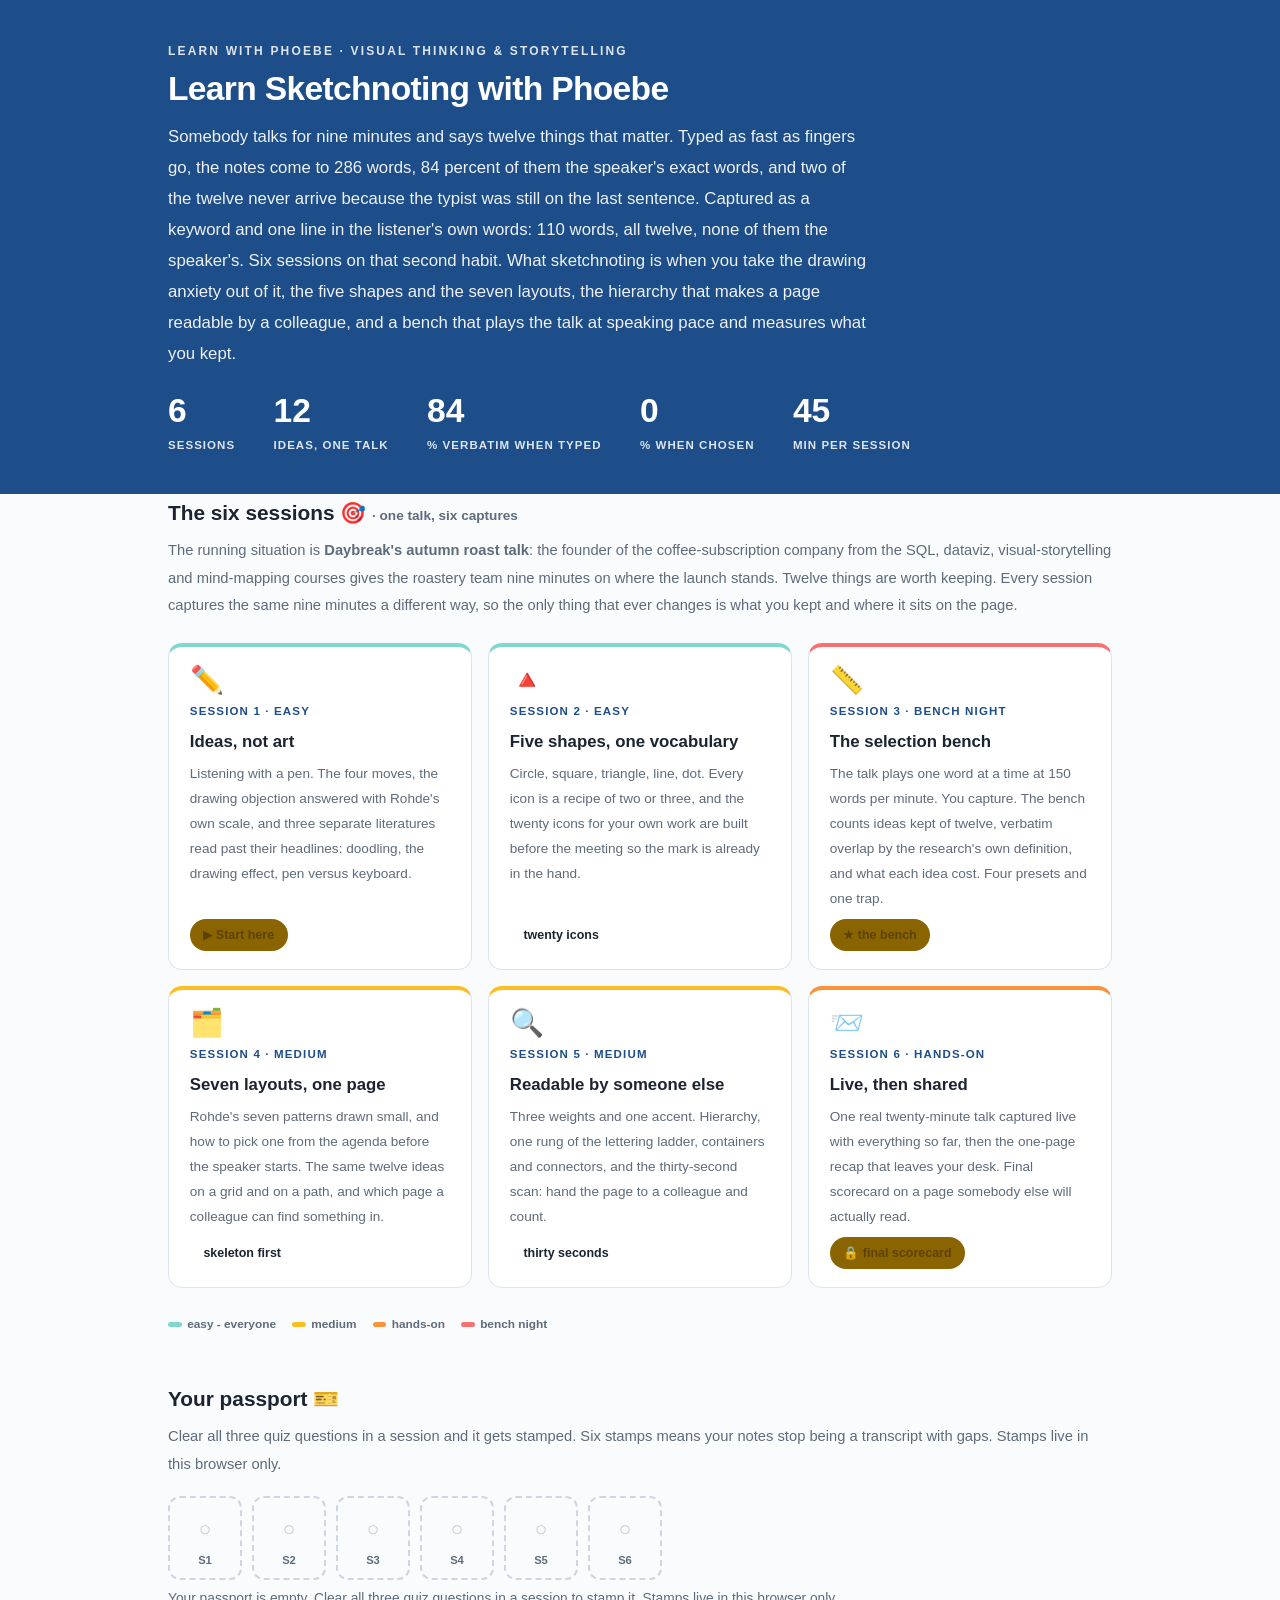
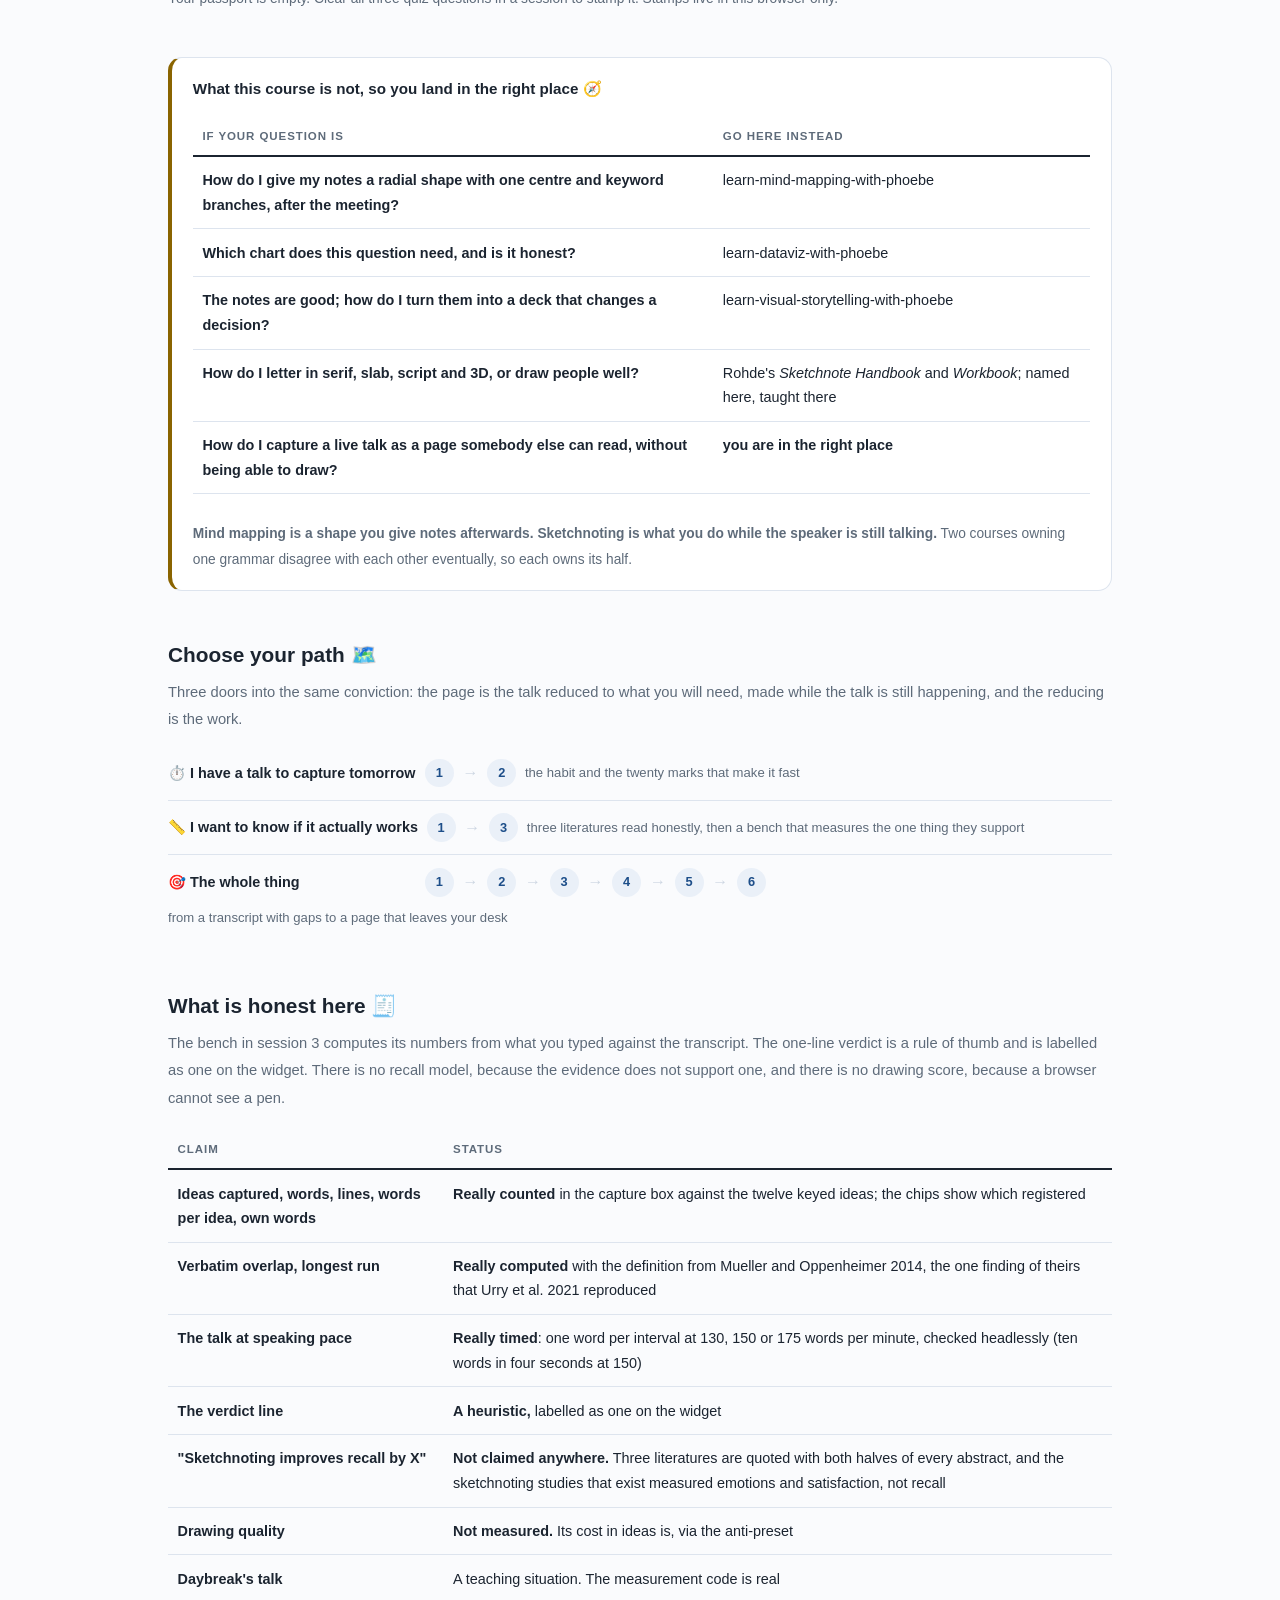
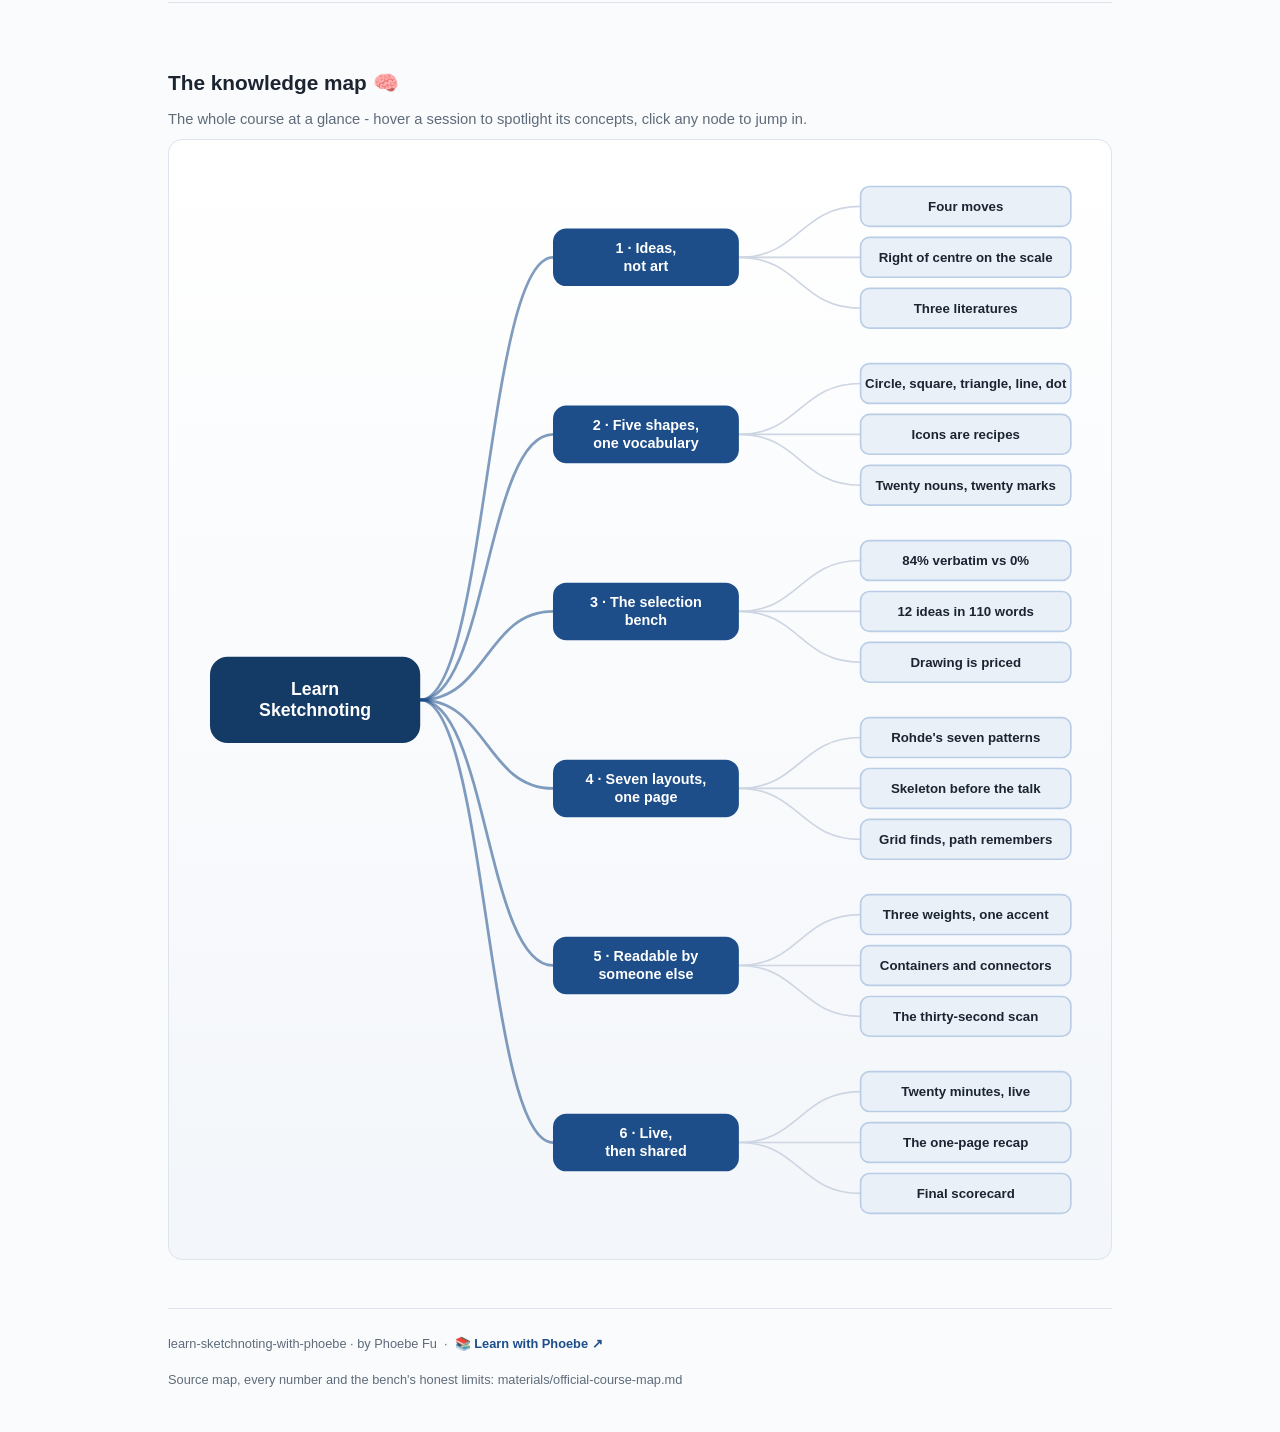
==== index.html @ 29cd0e21 "Learn Sketchnoting with Phoebe: six sessions, the selection bench, source map Single-track, six 45-m" ====
<!DOCTYPE html>
<html lang="en">
<head>
<meta charset="UTF-8">
<meta name="viewport" content="width=device-width, initial-scale=1.0">
<!-- social:start -->
<meta name="description" content="Six sessions on listening with a pen: five shapes, seven layouts, the hierarchy that makes a page readable by somebody else, the evidence read honestly, and a bench that plays a real talk at speaking pace and measures what you kept. Free, by Phoebe Fu.">
<meta property="og:type" content="website">
<meta property="og:site_name" content="Learn with Phoebe">
<meta property="og:title" content="Learn Sketchnoting with Phoebe">
<meta property="og:description" content="Typing everything kept 10 of 12 ideas in 286 words, 84 percent of them the speaker's. Choosing kept 12 in 110, none of them. Six sessions on the choosing.">
<meta property="og:url" content="https://phoebefu6.github.io/learn-sketchnoting-with-phoebe/">
<meta property="og:image" content="https://phoebefu6.github.io/learn-sketchnoting-with-phoebe/assets/og-cover.png">
<meta property="og:image:width" content="1200">
<meta property="og:image:height" content="630">
<meta name="twitter:card" content="summary_large_image">
<meta name="twitter:title" content="Learn Sketchnoting with Phoebe">
<meta name="twitter:description" content="Six sessions on listening with a pen, with a bench that plays a real talk and measures what survived.">
<meta name="twitter:image" content="https://phoebefu6.github.io/learn-sketchnoting-with-phoebe/assets/og-cover.png">
<!-- social:end -->
<title>Learn Sketchnoting with Phoebe</title>
<link rel="stylesheet" href="assets/style.css?v=1">
<style>

  .stats-row { display: flex; gap: 2.4rem; margin-top: 1.5rem; flex-wrap: wrap; }
  .stat b { display: block; font-size: 2.1rem; font-weight: 800; line-height: 1.05; font-variant-numeric: tabular-nums; }
  .stat span { font-size: .72rem; opacity: .85; text-transform: uppercase; letter-spacing: .09em; font-weight: 600; }

  .course-grid { display: grid; grid-template-columns: repeat(auto-fit, minmax(17rem, 1fr)); gap: 1rem; margin-top: 1.5rem; }
  .course-card {
    border: 1px solid var(--hairline);
    border-top: 4px solid var(--diff, var(--indigo));
    border-radius: var(--radius);
    padding: 1.2rem 1.3rem 1.1rem;
    display: flex;
    flex-direction: column;
    gap: .5rem;
    text-decoration: none;
    color: var(--ink);
    background: #fff;
    transition: box-shadow .15s ease, border-color .15s ease, transform .15s ease;
    position: relative;
  }
  .course-card:hover { border-color: var(--indigo-soft); border-top-color: var(--diff, var(--indigo)); box-shadow: 0 8px 28px rgba(29,78,137,.14); transform: translateY(-3px); }
  .course-card .cicon { font-size: 1.7rem; line-height: 1; }
  .course-card .cnum { font-size: .72rem; font-weight: 700; color: var(--indigo); text-transform: uppercase; letter-spacing: .1em; }
  .course-card h3 { font-size: 1.05rem; font-weight: 800; line-height: 1.3; }
  .course-card p { font-size: .85rem; color: var(--muted); flex: 1; }
  .course-card .meta { display: flex; gap: .4rem; flex-wrap: wrap; }

  .diff-legend { display: flex; gap: 1rem; margin-top: 1.6rem; font-size: .74rem; color: var(--muted); font-weight: 600; flex-wrap: wrap; }
  .diff-legend i { display: inline-block; width: .85rem; height: .35rem; border-radius: 999px; margin-right: .35rem; vertical-align: middle; }

  .paths { margin-top: 2.6rem; }
  .paths h2 { font-size: 1.3rem; font-weight: 800; margin-bottom: .3rem; }
  .paths .plede { color: var(--muted); font-size: .92rem; margin-bottom: .8rem; }
  .path { display: flex; gap: .55rem; align-items: center; padding: .75rem 0; border-bottom: .5px solid var(--hairline); flex-wrap: wrap; }
  .path:last-child { border-bottom: none; }
  .path b { min-width: 15.5rem; font-size: .9rem; }
  .path .pstep { background: var(--indigo-50); color: var(--indigo); border-radius: 999px; padding: .16rem .68rem; font-weight: 700; font-size: .8rem; text-decoration: none; transition: all .12s ease; }
  .path .pstep:hover { background: var(--indigo); color: #fff; }
  .path .parr { color: var(--faint); font-weight: 700; }

  .mm-section { margin-top: 1.6rem; }
  .mm-section h2 { font-size: 1.3rem; font-weight: 800; margin-bottom: .2rem; }
  .mm-section .mm-lede { color: var(--muted); font-size: .92rem; margin-bottom: .4rem; }
  .mm-wrap { border: 1px solid var(--hairline); border-radius: var(--radius); background: linear-gradient(180deg,#fff,#F3F6FA); padding: .6rem; overflow-x: auto; }
  .mm-svg { width: 100%; height: auto; display: block; max-width: 60rem; margin: 0 auto; min-width: 34rem; }
  .mm-link { cursor: pointer; text-decoration: none; }
  .mm-node rect { transition: opacity .15s ease, filter .15s ease; }
  .mm-node text { pointer-events: none; }
  .mm-link:hover .mm-node rect { filter: brightness(1.06); }
  .mm-edge { transition: opacity .15s ease; }

  .not-this { border: 1px solid var(--hairline); border-left: 4px solid var(--amber); border-radius: var(--radius); background: #fff; padding: 1.1rem 1.3rem; margin-top: 1.2rem; }
  .not-this h3 { font-size: .95rem; font-weight: 800; margin-bottom: .5rem; }
</style>
</head>
<body>

<header class="masthead">
  <div class="wrap">
    <div class="eyebrow">Learn with Phoebe · Visual Thinking &amp; Storytelling</div>
    <h1>Learn <span class="accent">Sketchnoting</span> with Phoebe</h1>
    <p class="sub">Somebody talks for nine minutes and says twelve things that matter. Typed as fast as fingers go, the notes come to 286 words, 84 percent of them the speaker's exact words, and two of the twelve never arrive because the typist was still on the last sentence. Captured as a keyword and one line in the listener's own words: 110 words, all twelve, none of them the speaker's. Six sessions on that second habit. What sketchnoting is when you take the drawing anxiety out of it, the five shapes and the seven layouts, the hierarchy that makes a page readable by a colleague, and a bench that plays the talk at speaking pace and measures what you kept.</p>
    <div class="stats-row">
      <div class="stat"><b data-count="6">6</b><span>sessions</span></div>
      <div class="stat"><b data-count="12">12</b><span>ideas, one talk</span></div>
      <div class="stat"><b data-count="84">84</b><span>% verbatim when typed</span></div>
      <div class="stat"><b data-count="0">0</b><span>% when chosen</span></div>
      <div class="stat"><b data-count="45">45</b><span>min per session</span></div>
    </div>
  </div>
</header>

<main class="wrap">

  <section class="section">
    <div class="paths" style="margin-top:0">
      <h2>The six sessions 🎯 <span style="font-size:.85rem;font-weight:600;color:var(--muted)">· one talk, six captures</span></h2>
      <p class="plede">The running situation is <strong>Daybreak's autumn roast talk</strong>: the founder of the coffee-subscription company from the SQL, dataviz, visual-storytelling and mind-mapping courses gives the roastery team nine minutes on where the launch stands. Twelve things are worth keeping. Every session captures the same nine minutes a different way, so the only thing that ever changes is what you kept and where it sits on the page.</p>
    </div>

    <div class="course-grid">
      <a class="course-card" href="courses/01-ideas-not-art.html" style="--diff:#7FD8CB">
        <span class="cicon">✏️</span>
        <span class="cnum">Session 1 · easy</span>
        <h3>Ideas, not art</h3>
        <p>Listening with a pen. The four moves, the drawing objection answered with Rohde's own scale, and three separate literatures read past their headlines: doodling, the drawing effect, pen versus keyboard.</p>
        <span class="meta"><span class="pill amber">▶ Start here</span></span>
      </a>
      <a class="course-card" href="courses/02-five-shapes-one-vocabulary.html" style="--diff:#7FD8CB">
        <span class="cicon">🔺</span>
        <span class="cnum">Session 2 · easy</span>
        <h3>Five shapes, one vocabulary</h3>
        <p>Circle, square, triangle, line, dot. Every icon is a recipe of two or three, and the twenty icons for your own work are built before the meeting so the mark is already in the hand.</p>
        <span class="meta"><span class="pill">twenty icons</span></span>
      </a>
      <a class="course-card" href="courses/03-the-selection-bench.html" style="--diff:#F87171">
        <span class="cicon">📏</span>
        <span class="cnum">Session 3 · bench night</span>
        <h3>The selection bench</h3>
        <p>The talk plays one word at a time at 150 words per minute. You capture. The bench counts ideas kept of twelve, verbatim overlap by the research's own definition, and what each idea cost. Four presets and one trap.</p>
        <span class="meta"><span class="pill amber">★ the bench</span></span>
      </a>
      <a class="course-card" href="courses/04-seven-layouts-one-page.html" style="--diff:#FBBF24">
        <span class="cicon">🗂️</span>
        <span class="cnum">Session 4 · medium</span>
        <h3>Seven layouts, one page</h3>
        <p>Rohde's seven patterns drawn small, and how to pick one from the agenda before the speaker starts. The same twelve ideas on a grid and on a path, and which page a colleague can find something in.</p>
        <span class="meta"><span class="pill">skeleton first</span></span>
      </a>
      <a class="course-card" href="courses/05-readable-by-someone-else.html" style="--diff:#FBBF24">
        <span class="cicon">🔍</span>
        <span class="cnum">Session 5 · medium</span>
        <h3>Readable by someone else</h3>
        <p>Three weights and one accent. Hierarchy, one rung of the lettering ladder, containers and connectors, and the thirty-second scan: hand the page to a colleague and count.</p>
        <span class="meta"><span class="pill">thirty seconds</span></span>
      </a>
      <a class="course-card" href="courses/06-live-then-shared.html" style="--diff:#FB923C">
        <span class="cicon">📨</span>
        <span class="cnum">Session 6 · hands-on</span>
        <h3>Live, then shared</h3>
        <p>One real twenty-minute talk captured live with everything so far, then the one-page recap that leaves your desk. Final scorecard on a page somebody else will actually read.</p>
        <span class="meta"><span class="pill amber">🔒 final scorecard</span></span>
      </a>
    </div>

    <div class="diff-legend">
      <span><i style="background:#7FD8CB"></i>easy - everyone</span>
      <span><i style="background:#FBBF24"></i>medium</span>
      <span><i style="background:#FB923C"></i>hands-on</span>
      <span><i style="background:#F87171"></i>bench night</span>
    </div>
  </section>

  <section class="section">
    <div class="paths" style="margin-top:0">
      <h2>Your passport 🎫</h2>
      <p class="plede">Clear all three quiz questions in a session and it gets stamped. Six stamps means your notes stop being a transcript with gaps. Stamps live in this browser only.</p>
    </div>
    <div class="pp-strip"></div>
  </section>

  <section class="section">
    <div class="not-this">
      <h3>What this course is not, so you land in the right place 🧭</h3>
      <table class="clean">
        <tr><th>If your question is</th><th>Go here instead</th></tr>
        <tr><td>How do I give my notes a radial shape with one centre and keyword branches, after the meeting?</td><td><span class="mono">learn-mind-mapping-with-phoebe</span></td></tr>
        <tr><td>Which chart does this question need, and is it honest?</td><td><span class="mono">learn-dataviz-with-phoebe</span></td></tr>
        <tr><td>The notes are good; how do I turn them into a deck that changes a decision?</td><td><span class="mono">learn-visual-storytelling-with-phoebe</span></td></tr>
        <tr><td>How do I letter in serif, slab, script and 3D, or draw people well?</td><td>Rohde's <em>Sketchnote Handbook</em> and <em>Workbook</em>; named here, taught there</td></tr>
        <tr><td><strong>How do I capture a live talk as a page somebody else can read, without being able to draw?</strong></td><td><strong>you are in the right place</strong></td></tr>
      </table>
      <p style="margin-top:.7rem;font-size:.86rem;color:var(--muted)"><strong>Mind mapping is a shape you give notes afterwards. Sketchnoting is what you do while the speaker is still talking.</strong> Two courses owning one grammar disagree with each other eventually, so each owns its half.</p>
    </div>
  </section>

  <section class="section">
    <div class="paths">
      <h2>Choose your path 🗺️</h2>
      <p class="plede">Three doors into the same conviction: the page is the talk reduced to what you will need, made while the talk is still happening, and the reducing is the work.</p>
      <div class="path"><b>⏱️ I have a talk to capture tomorrow</b>
        <a class="pstep" href="courses/01-ideas-not-art.html">1</a><span class="parr">→</span>
        <a class="pstep" href="courses/02-five-shapes-one-vocabulary.html">2</a>
        <span style="font-size:.82rem;color:var(--muted)">the habit and the twenty marks that make it fast</span>
      </div>
      <div class="path"><b>📏 I want to know if it actually works</b>
        <a class="pstep" href="courses/01-ideas-not-art.html">1</a><span class="parr">→</span>
        <a class="pstep" href="courses/03-the-selection-bench.html">3</a>
        <span style="font-size:.82rem;color:var(--muted)">three literatures read honestly, then a bench that measures the one thing they support</span>
      </div>
      <div class="path"><b>🎯 The whole thing</b>
        <a class="pstep" href="courses/01-ideas-not-art.html">1</a><span class="parr">→</span>
        <a class="pstep" href="courses/02-five-shapes-one-vocabulary.html">2</a><span class="parr">→</span>
        <a class="pstep" href="courses/03-the-selection-bench.html">3</a><span class="parr">→</span>
        <a class="pstep" href="courses/04-seven-layouts-one-page.html">4</a><span class="parr">→</span>
        <a class="pstep" href="courses/05-readable-by-someone-else.html">5</a><span class="parr">→</span>
        <a class="pstep" href="courses/06-live-then-shared.html">6</a>
        <span style="font-size:.82rem;color:var(--muted)">from a transcript with gaps to a page that leaves your desk</span>
      </div>
    </div>
  </section>

  <section class="section">
    <div class="paths" style="margin-top:0">
      <h2>What is honest here 🧾</h2>
      <p class="plede">The bench in session 3 computes its numbers from what you typed against the transcript. The one-line verdict is a rule of thumb and is labelled as one on the widget. There is no recall model, because the evidence does not support one, and there is no drawing score, because a browser cannot see a pen.</p>
    </div>
    <table class="clean">
      <tr><th>Claim</th><th>Status</th></tr>
      <tr><td>Ideas captured, words, lines, words per idea, own words</td><td><strong>Really counted</strong> in the capture box against the twelve keyed ideas; the chips show which registered</td></tr>
      <tr><td>Verbatim overlap, longest run</td><td><strong>Really computed</strong> with the definition from Mueller and Oppenheimer 2014, the one finding of theirs that Urry et al. 2021 reproduced</td></tr>
      <tr><td>The talk at speaking pace</td><td><strong>Really timed</strong>: one word per interval at 130, 150 or 175 words per minute, checked headlessly (ten words in four seconds at 150)</td></tr>
      <tr><td>The verdict line</td><td><strong>A heuristic,</strong> labelled as one on the widget</td></tr>
      <tr><td>"Sketchnoting improves recall by X"</td><td><strong>Not claimed anywhere.</strong> Three literatures are quoted with both halves of every abstract, and the sketchnoting studies that exist measured emotions and satisfaction, not recall</td></tr>
      <tr><td>Drawing quality</td><td><strong>Not measured.</strong> Its cost in ideas is, via the anti-preset</td></tr>
      <tr><td>Daybreak's talk</td><td>A teaching situation. The measurement code is real</td></tr>
    </table>
  </section>

  <section class="section mm-section">
    <h2>The knowledge map 🧠</h2>
    <p class="mm-lede">The whole course at a glance - hover a session to spotlight its concepts, click any node to jump in.</p>
    <div class="mm-wrap"><div id="mindmap"></div></div>
  </section>

  <footer class="pagefoot">
    <span>learn-sketchnoting-with-phoebe · by Phoebe Fu &nbsp;·&nbsp; 📚 <a href="https://phoebefu6.github.io/learn-with-phoebe/">Learn with Phoebe ↗</a></span>
    <span>Source map, every number and the bench's honest limits: <span class="mono">materials/official-course-map.md</span></span>
  </footer>

</main>

<script>
window.MINDMAP_DATA = {
  title: "Learn\nSketchnoting",
  centerColor: "#143A66",
  sessions: [
    { label: "Ideas,\nnot art", href: "courses/01-ideas-not-art.html", color: "#7FD8CB",
      concepts: [
        { label: "Four moves", href: "courses/01-ideas-not-art.html" },
        { label: "Right of centre on the scale", href: "courses/01-ideas-not-art.html" },
        { label: "Three literatures", href: "courses/01-ideas-not-art.html" } ] },
    { label: "Five shapes,\none vocabulary", href: "courses/02-five-shapes-one-vocabulary.html", color: "#7FD8CB",
      concepts: [
        { label: "Circle, square, triangle, line, dot", href: "courses/02-five-shapes-one-vocabulary.html" },
        { label: "Icons are recipes", href: "courses/02-five-shapes-one-vocabulary.html" },
        { label: "Twenty nouns, twenty marks", href: "courses/02-five-shapes-one-vocabulary.html" } ] },
    { label: "The selection\nbench", href: "courses/03-the-selection-bench.html", color: "#F87171",
      concepts: [
        { label: "84% verbatim vs 0%", href: "courses/03-the-selection-bench.html" },
        { label: "12 ideas in 110 words", href: "courses/03-the-selection-bench.html" },
        { label: "Drawing is priced", href: "courses/03-the-selection-bench.html" } ] },
    { label: "Seven layouts,\none page", href: "courses/04-seven-layouts-one-page.html", color: "#FBBF24",
      concepts: [
        { label: "Rohde's seven patterns", href: "courses/04-seven-layouts-one-page.html" },
        { label: "Skeleton before the talk", href: "courses/04-seven-layouts-one-page.html" },
        { label: "Grid finds, path remembers", href: "courses/04-seven-layouts-one-page.html" } ] },
    { label: "Readable by\nsomeone else", href: "courses/05-readable-by-someone-else.html", color: "#FBBF24",
      concepts: [
        { label: "Three weights, one accent", href: "courses/05-readable-by-someone-else.html" },
        { label: "Containers and connectors", href: "courses/05-readable-by-someone-else.html" },
        { label: "The thirty-second scan", href: "courses/05-readable-by-someone-else.html" } ] },
    { label: "Live,\nthen shared", href: "courses/06-live-then-shared.html", color: "#FB923C",
      concepts: [
        { label: "Twenty minutes, live", href: "courses/06-live-then-shared.html" },
        { label: "The one-page recap", href: "courses/06-live-then-shared.html" },
        { label: "Final scorecard", href: "courses/06-live-then-shared.html" } ] }
  ]
};
</script>
<script src="assets/mindmap.js?v=1"></script>
<script src="assets/app.js?v=1"></script>
</body>
</html>
---- assets/style.css ----
/* learn-sketchnoting-with-phoebe - editorial bold design system
   Accent: spruce #1D4E89 · Ink deep spruce #143A66 · Flagship: burnt orange #8A6400
   (CSS var names still read --indigo/--amber; they hold spruce and burnt orange.)
   NOTE: this is the PAGE chrome. The bench palette inside map-live.js is separate. */

:root {
  --indigo: #1D4E89;
  --indigo-deep: #143A66;
  --indigo-mid: #2E63A6;
  --indigo-soft: #B9CDE6;
  --indigo-50: #EAF0F8;
  --ink: #1B2430;
  --muted: #5E6B7A;
  --faint: #CDD6E2;
  --hairline: #DDE4EE;
  --amber: #8A6400;
  --amber-ink: #5C4300;
  --amber-50: #FBF3DC;
  --paper: #FAFBFD;
  --code-bg: #111A26;
  --code-ink: #DDE4EE;
  --radius: 14px;
}

* { margin: 0; padding: 0; box-sizing: border-box; }

html { font-size: 16px; scroll-behavior: smooth; }
html.zoom-125 { font-size: 20px; }
html.zoom-150 { font-size: 24px; }

body {
  font-family: "Inter", -apple-system, BlinkMacSystemFont, "Segoe UI", Roboto, sans-serif;
  background: var(--paper);
  color: var(--ink);
  line-height: 1.85;
  font-feature-settings: "tnum";
}

.wrap { max-width: 62rem; margin: 0 auto; padding: 0 1.5rem; }

/* ---------- header band ---------- */
.masthead {
  background: var(--indigo);
  color: #fff;
  padding: 2.5rem 0 2.25rem;
}
.masthead .eyebrow {
  font-size: .75rem;
  letter-spacing: .18em;
  text-transform: uppercase;
  opacity: .85;
  font-weight: 600;
}
.masthead h1 {
  font-size: 2.1rem;
  line-height: 1.15;
  font-weight: 800;
  margin: .5rem 0 .75rem;
  letter-spacing: -.02em;
}
.masthead h1 .accent { color: inherit; }
.masthead .sub { font-size: 1.05rem; opacity: .92; max-width: 44rem; }

.chip-row { display: flex; flex-wrap: wrap; gap: .5rem; margin-top: 1.1rem; }
.chip {
  display: inline-flex;
  align-items: center;
  gap: .35rem;
  border-radius: 999px;
  padding: .25rem .8rem;
  font-size: .78rem;
  font-weight: 600;
  white-space: nowrap;
}
.chip.level { background: #fff; color: var(--indigo); }
.chip.audience { background: rgba(255,255,255,.16); color: #fff; border: 1px solid rgba(255,255,255,.35); }
.chip.time { background: var(--ink); color: #fff; font-variant-numeric: tabular-nums; }


/* ---------- agenda band ----------
   Recovered 2026-09-02. These six repos were scaffolded from a stylesheet that had
   lost this block, so .agenda rendered as run-on inline text ~700px tall inside the
   masthead. 87 of 93 repos carry it; these were the exception, and they were also the
   six the estate sweep could not see. See course-builder/references/field-notes.md.

   .a3 does NOT reuse the donor's `color: var(--amber-ink)`: that pair falls below
   4.5:1 against --amber in all six palettes, which is the same failure the sweep
   flags on the wellbeing courses. The literal below is the darkest tone of this
   repo's own amber-ink that clears 4.5:1, so the band stays bright. Recompute it if
   --amber changes. */
.agenda {
  display: flex;
  border-radius: 999px;
  overflow: hidden;
  margin: 1.4rem 0 0;
  font-size: .72rem;
  font-weight: 600;
  text-align: center;
  color: #fff;
}
.agenda span { padding: .45rem .3rem; white-space: nowrap; overflow: hidden; text-overflow: ellipsis; }
.agenda .a1 { background: var(--indigo-deep); }
.agenda .a2 { background: var(--indigo-mid); }
.agenda .a3 { background: var(--amber); color: #FFFFFF; }
.agenda .a4 { background: var(--indigo-soft); color: var(--ink); }

/* ---------- toolbar ---------- */
.toolbar {
  position: sticky;
  top: 0;
  z-index: 40;
  background: rgba(255,255,255,.94);
  backdrop-filter: blur(6px);
  border-bottom: 1px solid var(--hairline);
  padding: .55rem 0;
}
.toolbar .wrap { display: flex; align-items: center; gap: .6rem; }
.toolbar .crumb { font-size: .8rem; color: var(--muted); font-weight: 600; margin-right: auto; }
.toolbar .crumb a { color: var(--indigo); text-decoration: none; }
.btn {
  border: 1px solid var(--hairline);
  background: #fff;
  color: var(--ink);
  border-radius: 999px;
  padding: .35rem .9rem;
  font-size: .78rem;
  font-weight: 600;
  cursor: pointer;
  font-family: inherit;
  transition: all .15s ease;
}
.btn:hover { border-color: var(--indigo); color: var(--indigo); }
.btn.primary { background: var(--indigo); border-color: var(--indigo); color: #fff; }
.btn.primary:hover { background: var(--indigo-deep); }

/* ---------- sections ---------- */
main { padding: 2.5rem 0 4rem; }

.section { margin-bottom: 2.8rem; }
.section-kicker { margin-bottom: 1rem; }
.section-kicker .klabel {
  display: block;
  font-size: .72rem;
  text-transform: uppercase;
  letter-spacing: .1em;
  color: var(--indigo);
  font-weight: 700;
  margin-bottom: .35rem;
}
.section-kicker h2 {
  font-size: 1.45rem;
  font-weight: 800;
  letter-spacing: -.01em;
  display: flex;
  align-items: center;
  gap: .7rem;
  flex-wrap: wrap;
}
.section-kicker .tag {
  border-radius: 999px;
  padding: .18rem .7rem;
  font-size: .7rem;
  font-weight: 700;
  text-transform: uppercase;
  letter-spacing: .08em;
}
.tag.concept { background: var(--indigo-50); color: var(--indigo); }
.tag.demo { background: var(--amber-50); color: var(--amber-ink); }
.tag.exercise { background: var(--ink); color: #fff; }

.lede { color: var(--muted); max-width: 46rem; margin-bottom: 1.4rem; line-height: 1.8; }

/* live vs self-study markers on cards */
.mode {
  font-size: .64rem;
  font-weight: 700;
  text-transform: uppercase;
  letter-spacing: .07em;
  padding: .14rem .6rem;
  border-radius: 999px;
  flex: none;
}
.mode.live { background: var(--indigo); color: #fff; }
.mode.self { background: #fff; color: var(--muted); border: 1px solid var(--hairline); }

/* ---------- accordions ---------- */
details.card {
  border: 1px solid var(--hairline);
  border-radius: var(--radius);
  margin-bottom: .8rem;
  overflow: hidden;
  background: #fff;
}
details.card[open] { border-color: var(--indigo-soft); box-shadow: 0 8px 28px rgba(29,78,137,.08); }
details.card summary {
  list-style: none;
  cursor: pointer;
  padding: 1rem 1.25rem;
  display: flex;
  align-items: center;
  gap: .75rem;
  font-weight: 700;
  font-size: 1.02rem;
  user-select: none;
}
details.card summary::-webkit-details-marker { display: none; }
details.card summary .dot {
  width: .6rem; height: .6rem;
  border-radius: 999px;
  background: var(--indigo);
  flex: none;
}
details.card summary .mini { margin-left: auto; font-size: .72rem; color: var(--muted); font-weight: 600; white-space: nowrap; }
details.card summary .caret { transition: transform .2s ease; color: var(--indigo); font-size: .8rem; }
details.card[open] summary .caret { transform: rotate(90deg); }
details.card .body { padding: 0 1.25rem 1.4rem; border-top: 1px solid var(--hairline); padding-top: 1.15rem; }
details.card .body p { margin-bottom: 1.05rem; max-width: 48rem; }
details.card .body p:last-child { margin-bottom: 0; }
details.card .body ul, details.card .body ol { margin: 0 0 1.1rem 1.2rem; max-width: 47rem; }
details.card .body li { margin-bottom: .65rem; }
details.card .body h4 { font-size: .95rem; font-weight: 700; margin: 1.1rem 0 .45rem; }
details.card .body h4:first-child { margin-top: 0; }

/* ---------- pills & legends ---------- */
.legend { display: flex; flex-wrap: wrap; gap: .5rem; margin: 0 0 1.2rem; }
.pill {
  display: inline-flex;
  align-items: center;
  gap: .4rem;
  border-radius: 999px;
  padding: .28rem .85rem;
  font-size: .78rem;
  font-weight: 600;
}
.pill.solid { background: var(--indigo); color: #fff; }
.pill.light { background: var(--indigo-50); color: var(--indigo); }
.pill.inkpill { background: var(--ink); color: #fff; }
.pill.amber, .pill.peach { background: var(--amber); color: var(--amber-ink); }
.pill.bare { color: var(--faint); }

/* ---------- 4D grid ---------- */
.grid-2 { display: grid; grid-template-columns: repeat(auto-fit, minmax(15rem, 1fr)); gap: .8rem; margin: .5rem 0 1rem; }
.d-card {
  border: 1px solid var(--hairline);
  border-left: 4px solid var(--indigo);
  border-radius: 10px;
  padding: 1rem 1.1rem;
}
.d-card h4 { font-size: .95rem; margin-bottom: .3rem; }
.d-card h4 .lead-letter { color: var(--indigo); }
.d-card p { font-size: .86rem; color: var(--muted); margin: 0; }

/* ---------- tables ---------- */
table.clean { width: 100%; border-collapse: collapse; font-size: .9rem; margin: .4rem 0 1rem; }
table.clean th {
  text-align: left;
  font-size: .72rem;
  text-transform: uppercase;
  letter-spacing: .08em;
  color: var(--muted);
  padding: .5rem .6rem;
  border-bottom: 2px solid var(--ink);
}
table.clean td { padding: .7rem .6rem; border-bottom: .5px solid var(--hairline); vertical-align: top; line-height: 1.7; }
table.clean td:first-child { font-weight: 600; }

/* ---------- prompt boxes ---------- */
.prompt-box {
  position: relative;
  background: var(--code-bg);
  color: var(--code-ink);
  border-radius: var(--radius);
  padding: 1.1rem 1.2rem;
  margin: 1rem 0 1.2rem;
  font-family: "SF Mono", ui-monospace, Menlo, Consolas, monospace;
  font-size: .84rem;
  line-height: 1.65;
  white-space: pre-wrap;
  word-break: break-word;
}
.prompt-box .label {
  position: absolute;
  top: -0.7rem;
  left: 1rem;
  background: var(--indigo);
  color: #fff;
  font-family: "Inter", -apple-system, sans-serif;
  font-size: .68rem;
  font-weight: 700;
  letter-spacing: .06em;
  text-transform: uppercase;
  border-radius: 999px;
  padding: .15rem .7rem;
}
.prompt-box.bad .label { background: var(--faint); color: var(--ink); }
.prompt-box.good .label { background: var(--amber); color: var(--amber-ink); }
.copy-btn {
  position: absolute;
  top: .7rem;
  right: .7rem;
  background: rgba(255,255,255,.1);
  border: 1px solid rgba(255,255,255,.25);
  color: #fff;
  border-radius: 999px;
  padding: .25rem .8rem;
  font-size: .72rem;
  font-weight: 600;
  cursor: pointer;
  font-family: "Inter", -apple-system, sans-serif;
  transition: background .15s ease;
}
.copy-btn:hover { background: rgba(255,255,255,.22); }
.copy-btn.copied { background: var(--amber); border-color: var(--amber); color: var(--amber-ink); }

/* ---------- demo steps ---------- */
.steps { counter-reset: step; margin: .6rem 0 1rem; }
.step {
  display: flex;
  gap: .9rem;
  padding: .85rem 0;
  border-bottom: .5px solid var(--hairline);
}
.step:last-child { border-bottom: none; }
.step::before {
  counter-increment: step;
  content: counter(step);
  flex: none;
  width: 1.7rem; height: 1.7rem;
  border-radius: 999px;
  background: var(--indigo-50);
  color: var(--indigo);
  font-weight: 700;
  font-size: .85rem;
  display: inline-flex;
  align-items: center;
  justify-content: center;
  margin-top: .1rem;
}
.step p { margin: 0; }

/* ---------- callouts ---------- */
.callout {
  border-radius: var(--radius);
  padding: 1rem 1.2rem;
  margin: 1rem 0;
  font-size: .92rem;
}
.callout.tip { background: var(--indigo-50); border-left: 4px solid var(--indigo); }
.callout.win { background: var(--amber-50); border-left: 4px solid var(--amber); }
.callout strong:first-child { display: block; margin-bottom: .2rem; }

.callout.example {
  background: #FFFFFF;
  border: 1px solid var(--hairline);
  border-left: 4px solid var(--amber);
  font-size: .9rem;
}
.callout.example .ex-pill {
  display: inline-block;
  background: var(--amber);
  color: var(--amber-ink);
  border-radius: 999px;
  padding: .15rem .7rem;
  font-size: .68rem;
  font-weight: 700;
  text-transform: uppercase;
  letter-spacing: .06em;
  margin-bottom: .5rem;
}
.callout.example p { margin: 0 0 .75rem; max-width: 47rem; }
.callout.example p:last-child { margin-bottom: 0; }
.callout.example ul { margin: 0 0 0 1.1rem; max-width: 46rem; }
.callout.example li { margin-bottom: .6rem; }
.callout.example li:last-child { margin-bottom: 0; }

/* ---------- zoomable figures ---------- */
figure.zoomable {
  border: 1px solid var(--hairline);
  border-radius: var(--radius);
  padding: 1.2rem;
  margin: 1rem 0 1.4rem;
  cursor: zoom-in;
  transition: box-shadow .15s ease;
  background: #fff;
}
figure.zoomable:hover { box-shadow: 0 8px 28px rgba(29,78,137,.12); }
figure.zoomable svg, figure.zoomable img { width: 100%; height: auto; display: block; }
figure.zoomable figcaption {
  margin-top: .6rem;
  font-size: .76rem;
  color: var(--muted);
  font-weight: 600;
  display: flex;
  align-items: center;
  gap: .4rem;
}

.lightbox {
  position: fixed;
  inset: 0;
  z-index: 100;
  background: rgba(27,36,48,.9);
  display: none;
  align-items: center;
  justify-content: center;
  padding: 3vh 3vw;
  cursor: zoom-out;
}
.lightbox.open { display: flex; }
.lightbox .inner {
  background: #fff;
  border-radius: var(--radius);
  padding: 2rem;
  max-width: 94vw;
  max-height: 92vh;
  overflow: auto;
}
.lightbox .inner svg, .lightbox .inner img { width: min(88vw, 70rem); height: auto; }
.lightbox .close-hint {
  position: fixed;
  top: 1rem; right: 1.4rem;
  color: #fff;
  font-size: .8rem;
  font-weight: 600;
  opacity: .8;
}

/* ---------- courses covered ---------- */
.covered { border: 1px solid var(--hairline); border-radius: var(--radius); overflow: hidden; }
.covered-row {
  display: flex;
  align-items: baseline;
  gap: .8rem;
  padding: .75rem 1.1rem;
  border-bottom: .5px solid var(--hairline);
  font-size: .9rem;
}
.covered-row:last-child { border-bottom: none; }
.covered-row .status { flex: none; }
.covered-row .name { font-weight: 600; }
.covered-row .note { margin-left: auto; color: var(--muted); font-size: .78rem; text-align: right; }

/* ---------- cheat sheet footer ---------- */
.cheat {
  background: var(--ink);
  color: #fff;
  border-radius: var(--radius);
  padding: 1.6rem 1.6rem 1.3rem;
  margin-top: 3rem;
}
.cheat h3 { font-size: 1.1rem; margin-bottom: 1rem; }
.cheat h3 span { color: var(--indigo-soft); }
.cheat .grid-2 { gap: 1rem; }
.cheat .cheat-item { border-left: 3px solid var(--indigo-mid); padding-left: .8rem; }
.cheat .cheat-item b { display: block; font-size: .85rem; color: var(--indigo-soft); }
.cheat .cheat-item span { font-size: .82rem; opacity: .85; }

footer.pagefoot {
  border-top: 1px solid var(--hairline);
  margin-top: 3rem;
  padding: 1.4rem 0 2.5rem;
  font-size: .8rem;
  color: var(--muted);
  display: flex;
  justify-content: space-between;
  flex-wrap: wrap;
  gap: .8rem;
}
footer.pagefoot a { color: var(--indigo); text-decoration: none; font-weight: 600; }

/* ---------- wayfinding: reading progress + section dots + part numbers ---------- */

#progress-bar {
  position: fixed;
  top: 0; left: 0;
  height: 3px;
  width: 0;
  background: linear-gradient(90deg, var(--indigo), var(--amber));
  z-index: 90;
}

.pagenav {
  position: fixed;
  right: 1.1rem;
  top: 50%;
  transform: translateY(-50%);
  z-index: 50;
  display: flex;
  flex-direction: column;
  gap: .55rem;
}
.pagenav a {
  width: .68rem; height: .68rem;
  border-radius: 999px;
  background: #fff;
  border: 2px solid var(--faint);
  display: block;
  position: relative;
  transition: all .15s ease;
}
.pagenav a:hover { border-color: var(--indigo); transform: scale(1.3); }
.pagenav a.active { background: var(--indigo); border-color: var(--indigo); }
.pagenav a .nlabel {
  position: absolute;
  right: 1.4rem;
  top: 50%;
  transform: translateY(-50%);
  background: var(--ink);
  color: #fff;
  font-size: .7rem;
  font-weight: 600;
  padding: .22rem .65rem;
  border-radius: 6px;
  white-space: nowrap;
  opacity: 0;
  pointer-events: none;
  transition: opacity .15s ease;
}
.pagenav a:hover .nlabel { opacity: 1; }
@media (max-width: 74rem) { .pagenav { display: none; } }

main { counter-reset: partnum -1; }
.section .section-kicker { position: relative; }
.section .section-kicker::before {
  counter-increment: partnum;
  content: counter(partnum, decimal-leading-zero);
  position: absolute;
  right: 0;
  top: -1.2rem;
  font-size: 4.4rem;
  font-weight: 800;
  color: var(--indigo-50);
  line-height: 1;
  font-variant-numeric: tabular-nums;
  pointer-events: none;
  z-index: 0;
}
.section .section-kicker > * { position: relative; z-index: 1; }

details.card summary { transition: background .15s ease; }
details.card summary:hover { background: #F3F6FA; }

/* ---------- journey strip: you are here in the series ---------- */
.journey {
  display: flex;
  align-items: center;
  gap: .45rem;
  margin-top: 1.1rem;
  flex-wrap: wrap;
}
.journey .jlabel { font-size: .7rem; font-weight: 700; text-transform: uppercase; letter-spacing: .09em; opacity: .8; margin-right: .3rem; }
.journey a {
  width: 1.7rem; height: 1.7rem;
  border-radius: 999px;
  display: inline-flex;
  align-items: center;
  justify-content: center;
  font-size: .8rem;
  font-weight: 700;
  text-decoration: none;
  color: #fff;
  border: 1.5px solid rgba(255,255,255,.45);
  transition: all .15s ease;
  font-variant-numeric: tabular-nums;
}
.journey a:hover { border-color: #fff; transform: scale(1.12); }
.journey a.here { background: #fff; color: var(--indigo); border-color: #fff; }
.journey a.dd-chip { width: auto; border-radius: 999px; padding: 0 .7rem; font-size: .72rem; }

/* ---------- check-yourself quiz ---------- */
.quiz-q {
  border: 1px solid var(--hairline);
  border-radius: var(--radius);
  padding: 1.1rem 1.25rem 1rem;
  margin-bottom: .9rem;
  background: #fff;
}
.quiz-q .qtext { font-weight: 700; margin-bottom: .7rem; }
.quiz-q .qopt {
  display: block;
  width: 100%;
  text-align: left;
  background: #fff;
  border: 1px solid var(--hairline);
  border-radius: 10px;
  padding: .6rem .9rem;
  margin-bottom: .5rem;
  font-size: .9rem;
  font-family: inherit;
  color: var(--ink);
  cursor: pointer;
  transition: all .15s ease;
}
.quiz-q .qopt:hover { border-color: var(--indigo); background: var(--indigo-50); }
.quiz-q .qopt.correct { background: var(--indigo); border-color: var(--indigo); color: #fff; font-weight: 600; }
.quiz-q .qopt.correct::after { content: "  ✓"; }
.quiz-q .qopt.wrong { background: #FEF2F2; border-color: #FCA5A5; color: #991B1B; animation: qshake .3s ease; }
.quiz-q .qopt.wrong::after { content: "  ✗ try again"; font-size: .78rem; }
.quiz-q .qopt:disabled { cursor: default; }
.quiz-q .qwhy {
  display: none;
  background: var(--amber-50);
  border-left: 4px solid var(--amber);
  border-radius: 8px;
  padding: .6rem .9rem;
  font-size: .86rem;
  margin-top: .3rem;
}
.quiz-q.answered .qwhy { display: block; }
@keyframes qshake {
  0%, 100% { transform: translateX(0); }
  25% { transform: translateX(-5px); }
  75% { transform: translateX(5px); }
}
.quiz-score { font-weight: 700; color: var(--indigo); margin-top: .4rem; }

@media (prefers-reduced-motion: reduce) {
  .quiz-q .qopt.wrong { animation: none; }
  .journey a:hover { transform: none; }
}

/* ---------- micro-interactions (react-bits inspired, vanilla) ---------- */

/* BlurText: staggered word reveal on the masthead headline */
.masthead h1 .bw {
  display: inline-block;
  opacity: 0;
  filter: blur(8px);
  transform: translateY(.35em);
  animation: bw-in .7s cubic-bezier(.22,.9,.35,1) forwards;
  animation-delay: var(--bw-delay, 0s);
}
@keyframes bw-in {
  to { opacity: 1; filter: blur(0); transform: translateY(0); }
}

/* SpotlightCard: cursor-following highlight on accordion cards */
details.card { position: relative; }
details.card::after {
  content: "";
  position: absolute;
  inset: 0;
  pointer-events: none;
  opacity: 0;
  transition: opacity .3s ease;
  background: radial-gradient(320px circle at var(--mx, 50%) var(--my, 50%), rgba(29,78,137,.09), transparent 65%);
}
details.card:hover::after { opacity: 1; }

/* ScrollReveal: sections rise in as they enter the viewport */
.js-reveal .section {
  opacity: 0;
  transform: translateY(16px);
  transition: opacity .6s ease, transform .6s cubic-bezier(.22,.9,.35,1);
}
.js-reveal .section.revealed { opacity: 1; transform: none; }

@media (prefers-reduced-motion: reduce) {
  .masthead h1 .bw { animation: none; opacity: 1; filter: none; transform: none; }
  details.card::after { display: none; }
  .js-reveal .section { opacity: 1; transform: none; transition: none; }
}

@media (max-width: 40rem) {
  .masthead h1 { font-size: 1.6rem; }
  
  .toolbar .crumb { display: none; }
}

@media print {
  .toolbar, .copy-btn { display: none; }
  details.card { border: 1px solid #ccc; }
}

/* ---------- live SQL playground (sql-live.js) ---------- */
.sqlbox {
  border: 1px solid var(--hairline);
  border-radius: var(--radius);
  background: #fff;
  overflow: hidden;
  margin: 1rem 0 1.4rem;
  box-shadow: 0 8px 28px rgba(29,78,137,.06);
}
.sql-bar {
  display: flex; align-items: center; gap: .5rem;
  padding: .5rem .8rem;
  background: var(--indigo-deep);
  color: #fff;
}
.sql-dot { width: .6rem; height: .6rem; border-radius: 999px; background: var(--amber); flex: none; }
.sql-title { font-size: .76rem; font-weight: 600; letter-spacing: .02em; opacity: .92; }
.sql-spacer { margin-left: auto; }
.sql-btn {
  border: 1px solid rgba(255,255,255,.28);
  background: rgba(255,255,255,.08);
  color: #fff;
  border-radius: 999px;
  padding: .26rem .8rem;
  font-size: .74rem; font-weight: 700; cursor: pointer;
  font-family: inherit; transition: all .14s ease; white-space: nowrap;
}
.sql-btn:hover { background: rgba(255,255,255,.2); }
.sql-btn.sql-run { background: var(--amber); color: var(--amber-ink); border-color: var(--amber); }
.sql-btn.sql-run:hover { filter: brightness(1.05); }
.sql-label {
  display: block;
  font-size: .64rem; text-transform: uppercase; letter-spacing: .09em;
  font-weight: 700; color: var(--muted);
  padding: .6rem .9rem .2rem;
}
.sql-code-wrap { border-bottom: 1px solid var(--hairline); }
.sql-code {
  width: 100%;
  border: none; outline: none; resize: vertical;
  padding: .35rem .9rem .9rem;
  font-family: "SF Mono", "JetBrains Mono", Menlo, Consolas, monospace;
  font-size: .86rem; line-height: 1.6;
  color: var(--ink); background: #fff;
  tab-size: 2;
}
.sql-out { padding: .2rem .9rem 1rem; overflow-x: auto; }
.sql-tablewrap { overflow-x: auto; }
table.sql-table { width: 100%; border-collapse: collapse; font-size: .84rem; margin: .3rem 0 .1rem; }
table.sql-table th {
  text-align: left; text-transform: uppercase; letter-spacing: .05em;
  font-size: .68rem; color: var(--indigo); font-weight: 800;
  padding: .35rem .6rem; border-bottom: 2px solid var(--indigo-50); white-space: nowrap;
}
table.sql-table td {
  padding: .32rem .6rem; border-bottom: .5px solid var(--hairline);
  font-variant-numeric: tabular-nums; white-space: nowrap;
}
table.sql-table tr:last-child td { border-bottom: none; }
.sql-null { color: var(--faint); font-style: italic; font-size: .78rem; }
.sql-note { font-size: .74rem; color: var(--muted); margin: .5rem 0 0; font-weight: 600; }
.sql-hint { font-weight: 500; font-style: italic; }
.sql-err {
  font-size: .82rem; color: #991B1B; background: #FEF2F2;
  border: 1px solid #FCA5A5; border-radius: 8px;
  padding: .55rem .75rem; margin: .4rem 0 0;
  font-family: "SF Mono", Menlo, monospace;
}
.sql-cap { font-size: .78rem; color: var(--muted); padding: 0 .9rem .8rem; }
.sqlbox.sql-had-err .sql-bar { background: #7f1d1d; }


@keyframes wkIn { from { opacity: 0; transform: translateY(6px); } to { opacity: 1; transform: none; } }


@media (max-width: 640px) {  }


@media (max-width: 640px) {
  
  
}

/* === LWP-PATCH v2 === */
/* palette-agnostic aliases: 75 repos use --indigo/--amber, 1 uses --pine/--clay */
:root {
  --pv-accent: var(--indigo, var(--pine, #334155));
  --pv-flag: var(--amber, var(--clay, #1D4E89));
  --pv-flag-50: var(--amber-50, var(--clay-50, #FCF6E6));
}

/* ============================================================
   v2 - readable on a phone + reading modes
   Layout only. No palette tokens are changed.
   ============================================================ */

/* --- skip link --- */
.skip-link {
  position: absolute; left: -9999px; top: 0; z-index: 200;
  background: var(--pv-accent); color: #fff;
  padding: .7rem 1.1rem; border-radius: 0 0 var(--radius) 0;
  font-weight: 700; font-size: .85rem; text-decoration: none;
}
.skip-link:focus { left: 0; }

/* --- visible keyboard focus everywhere --- */
:focus-visible {
  outline: 3px solid var(--pv-flag);
  outline-offset: 2px;
  border-radius: 4px;
}

/* --- diagrams: hold authored width, scroll instead of shrinking --- */
.figscroll { overflow-x: auto; -webkit-overflow-scrolling: touch; overscroll-behavior-x: contain; }
.figscroll::-webkit-scrollbar { height: 6px; }
.figscroll::-webkit-scrollbar-thumb { background: var(--faint); border-radius: 3px; }

/* --- tables: scroll container + sticky row label --- */
.tablescroll { overflow-x: auto; -webkit-overflow-scrolling: touch; border-radius: var(--radius); }

/* --- section contents counter --- */
.sec-meta {
  display: block; margin-top: .3rem;
  font-size: .72rem; font-weight: 700; letter-spacing: .06em;
  text-transform: uppercase; color: var(--muted);
  font-variant-numeric: tabular-nums;
}

/* --- study-mode switch --- */
.btn.mode-on { background: var(--pv-flag); border-color: var(--pv-flag); color: #fff; }

/* --- deep-linked card gets a moment of emphasis --- */
details.card.linked { border-color: var(--pv-flag); box-shadow: 0 0 0 3px var(--pv-flag-50); }

@media (max-width: 820px) {
  /* labels keep the size they were drawn at; the figure scrolls */
  figure.zoomable svg { min-width: 820px; }
  .figscroll .mm-svg, .mindmap svg { min-width: 840px; }

  table.clean { min-width: 620px; }
  table.clean th:first-child,
  table.clean td:first-child {
    position: sticky; left: 0; background: #fff;
    box-shadow: 1px 0 0 var(--hairline);
  }

  pre, .prompt-box { overflow-x: auto; }

  /* 44px tap targets */
  details.card summary { min-height: 44px; }
  .qopt { min-height: 44px; display: flex; align-items: center; padding: .7rem .9rem; }
  .toolbar .btn, .pagefoot a { min-height: 44px; display: inline-flex; align-items: center; }
}

@media (max-width: 640px) {
  /* long inline code tokens and nowrap chips are the two things that still
     forced the page sideways below 640px: let them break rather than push
     the layout. Inside the media query only - desktop is untouched. */
  :not(pre) > code, .prompt-box span, code span,
  p span, li span, td span { overflow-wrap: anywhere; word-break: break-word; }
  .chip, .syn-chip, .pill, .mode, .tag { white-space: normal; max-width: 100%; }

  
  
  .chip-row, .legend { flex-wrap: wrap; }
  .journey { flex-wrap: wrap; row-gap: .45rem; }
}

/* --- print: a session should print as a complete handout --- */
@media print {
  .pagenav, #progress-bar, .skip-link, .journey, .lightbox { display: none !important; }
  details.card > .body { display: block !important; }
  details.card, figure, table.clean, .callout { break-inside: avoid; page-break-inside: avoid; }
  figure.zoomable svg { min-width: 0; max-width: 100%; }
  .figscroll, .tablescroll { overflow: visible; }
  a[href^="http"]::after { content: " (" attr(href) ")"; font-size: .72rem; color: #555; }
}

/* swipe hint: own line, only when the diagram really does scroll */
figure.zoomable.can-scroll figcaption { flex-wrap: wrap; }
figure.zoomable.can-scroll figcaption::after {
  content: "swipe the diagram \2192";
  flex: 0 0 100%;
  margin-top: .2rem;
  font-size: .72rem;
  font-weight: 700;
  letter-spacing: .04em;
  color: var(--pv-flag);
}
/* === /LWP-PATCH === */


/* ============================================================
   LWP WIDGET KIT v1 - wipe / hotspot / tick / tryrow / stakes
   / scorecard / passport. Self-theming off the course :root.
   ============================================================ */

/* --- shared shell --------------------------------------- */
.wk {
  margin: 26px 0;
  border: 1px solid var(--hairline);
  border-radius: var(--radius);
  background: #fff;
  box-shadow: 0 2px 10px rgba(0,0,0,.03);
  overflow: hidden;
}
.wk-head {
  display: flex; align-items: center; gap: 10px;
  padding: 12px 16px;
  background: var(--indigo-50);
  border-bottom: 1px solid var(--hairline);
}
.wk-head b {
  font-size: 0.74rem; font-weight: 800; letter-spacing: .07em;
  text-transform: uppercase; color: var(--indigo-deep);
}
.wk-head .wk-hint { font-size: 0.82rem; color: var(--muted); }
.wk-body { padding: 18px 16px; }
.wk-foot {
  padding: 10px 16px; border-top: 1px dashed var(--hairline);
  font-size: 0.82rem; color: var(--muted); background: var(--paper);
}

/* --- 1. wipe: draggable before/after ------------------- */
.wipe { position: relative; user-select: none; touch-action: none; }
.wipe-panes { position: relative; overflow: hidden; border-radius: 10px; }
.wipe-a, .wipe-b { padding: 18px 20px; font-size: 0.92rem; line-height: 1.75; }
.wipe-a { background: #FEF2F2; border: 1px solid #FCA5A5; border-radius: 10px; }
.wipe-b {
  position: absolute; inset: 0;
  background: var(--indigo-50); border: 1px solid var(--indigo-soft);
  border-radius: 10px;
  clip-path: inset(0 0 0 var(--wx, 50%));
}
.wipe-a h5, .wipe-b h5 {
  margin: 0 0 8px; font-size: 0.72rem; letter-spacing: .07em;
  text-transform: uppercase; font-weight: 800;
}
.wipe-a h5 { color: #991B1B; }
.wipe-b h5 { color: var(--indigo-deep); }
.wipe-a p, .wipe-b p { margin: 0 0 6px; }
.wipe-grip {
  position: absolute; top: 0; bottom: 0; width: 3px;
  background: var(--indigo); cursor: ew-resize; z-index: 3;
  transform: translateX(-1.5px);
}
.wipe-grip::after {
  content: "⇄"; position: absolute; top: 50%; left: 50%;
  transform: translate(-50%, -50%);
  width: 30px; height: 30px; border-radius: 999px;
  background: var(--indigo); color: #fff;
  display: grid; place-items: center;
  font-size: 0.85rem; font-weight: 800;
  box-shadow: 0 3px 12px rgba(0,0,0,.22);
}
.wipe-tags { display: flex; justify-content: space-between; margin-top: 10px; }
.wipe-tags span {
  font-size: 0.7rem; font-weight: 800; letter-spacing: .06em;
  text-transform: uppercase; padding: 3px 10px; border-radius: 999px;
}
.wipe-tags .wt-a { background: #FEF2F2; color: #991B1B; }
.wipe-tags .wt-b { background: var(--indigo-50); color: var(--indigo-deep); }

/* --- 2. hotspot: pins on a mock ------------------------ */
.hotspot { position: relative; }
.hs-mock { position: relative; border-radius: 10px; overflow: hidden; }
.hs-mock svg { display: block; width: 100%; height: auto; }
.hs-pin {
  position: absolute; left: var(--x); top: var(--y);
  transform: translate(-50%, -50%);
  width: 27px; height: 27px; border-radius: 999px;
  border: 2px solid #fff; background: var(--indigo); color: #fff;
  font: 800 0.78rem/1 Inter, sans-serif;
  display: grid; place-items: center; cursor: pointer;
  box-shadow: 0 2px 9px rgba(0,0,0,.28);
  transition: transform .16s ease, background .16s ease;
  z-index: 2;
}
.hs-pin:hover { transform: translate(-50%, -50%) scale(1.18); }
.hs-pin.on { background: var(--amber); color: var(--amber-ink); }
.hs-pin::before {
  content: ""; position: absolute; inset: -7px; border-radius: 999px;
  border: 2px solid var(--indigo); opacity: 0;
}
.hs-pin.on::before { border-color: var(--amber); opacity: .55; }
.hs-caps { margin-top: 14px; display: grid; gap: 8px; }
.hs-cap {
  display: none; gap: 10px;
  padding: 12px 14px; border-radius: 10px;
  background: var(--indigo-50); border-left: 3px solid var(--indigo);
  font-size: 0.9rem; line-height: 1.7;
}
.hs-cap.on { display: flex; }
.hs-cap b {
  flex: 0 0 auto; color: var(--indigo-deep);
  font-size: 0.74rem; letter-spacing: .06em; text-transform: uppercase;
  padding-top: 2px;
}
.hs-empty { font-size: 0.86rem; color: var(--muted); font-style: italic; }

/* --- 3. tick: travelling-dot pipeline ------------------ */
.tick-rail { position: relative; padding: 26px 0 8px; }
.tick-line {
  position: absolute; left: 4%; right: 4%; top: 40px; height: 3px;
  background: var(--hairline); border-radius: 2px;
}
.tick-fill {
  position: absolute; left: 0; top: 0; height: 100%;
  background: var(--indigo); border-radius: 2px;
  width: 0; transition: width .45s cubic-bezier(.4,0,.2,1);
}
.tick-dot {
  position: absolute; top: 41.5px; left: 4%;
  width: 15px; height: 15px; border-radius: 999px;
  background: var(--amber); border: 3px solid #fff;
  box-shadow: 0 2px 9px rgba(0,0,0,.25);
  transform: translate(-50%, -50%);
  transition: left .45s cubic-bezier(.4,0,.2,1);
  z-index: 3;
}
.tick-stages { display: flex; justify-content: space-between; position: relative; }
.tick-stage { flex: 1; text-align: center; }
.tick-stage i {
  display: block; width: 13px; height: 13px; margin: 34px auto 10px;
  border-radius: 999px; background: #fff;
  border: 3px solid var(--faint); transition: border-color .3s ease;
}
.tick-stage.done i { border-color: var(--indigo); background: var(--indigo); }
.tick-stage span {
  font-size: 0.76rem; font-weight: 700; color: var(--muted);
  transition: color .3s ease;
}
.tick-stage.done span { color: var(--ink); }
.tick-controls { display: flex; gap: 8px; align-items: center; margin-top: 6px; }
.tick-btn {
  font: 700 0.8rem Inter, sans-serif; cursor: pointer;
  padding: 7px 15px; border-radius: 999px;
  border: 1px solid var(--indigo); background: var(--indigo); color: #fff;
}
.tick-btn.ghost { background: #fff; color: var(--indigo); }
.tick-btn:disabled { opacity: .4; cursor: not-allowed; }
.tick-note {
  display: none; margin-top: 12px; padding: 13px 15px;
  background: var(--paper); border-left: 3px solid var(--amber);
  border-radius: 8px; font-size: 0.9rem; line-height: 1.75;
}
.tick-note.on { display: block; }
.tick-note b { color: var(--indigo-deep); }

/* --- 4. tryrow: inline micro-try ----------------------- */
.tryrow .tr-in {
  display: flex; gap: 8px; flex-wrap: wrap;
}
.tryrow textarea, .tryrow input[type="text"] {
  flex: 1 1 260px; min-height: 44px;
  font: 400 0.9rem/1.6 ui-monospace, SFMono-Regular, Menlo, monospace;
  padding: 10px 12px; border-radius: 9px;
  border: 1px solid var(--hairline); background: var(--paper); color: var(--ink);
  resize: vertical;
}
.tryrow textarea:focus, .tryrow input:focus {
  outline: none; border-color: var(--indigo);
  box-shadow: 0 0 0 3px var(--indigo-50);
}
.tr-go {
  font: 800 0.8rem Inter, sans-serif; cursor: pointer;
  padding: 0 18px; border-radius: 9px; min-height: 44px;
  border: 1px solid var(--indigo); background: var(--indigo); color: #fff;
}
.tr-out {
  display: none; margin-top: 12px; padding: 13px 15px;
  border-radius: 9px; background: var(--indigo-50);
  border-left: 3px solid var(--indigo);
  font-size: 0.9rem; line-height: 1.7;
}
.tr-out.on { display: block; }
.tr-out.bad { background: #FEF2F2; border-left-color: #991B1B; }
.tr-metrics { display: flex; flex-wrap: wrap; gap: 18px; margin-bottom: 6px; }
.tr-metric { display: flex; flex-direction: column; }
.tr-metric b {
  font: 800 1.35rem/1.1 Inter, sans-serif;
  font-variant-numeric: tabular-nums; color: var(--indigo-deep);
}
.tr-metric span {
  font-size: 0.68rem; font-weight: 700; letter-spacing: .06em;
  text-transform: uppercase; color: var(--muted); margin-top: 3px;
}
.tr-verdict { font-weight: 700; }
.tr-verdict.ok { color: var(--indigo-deep); }
.tr-verdict.no { color: #991B1B; }

/* --- 5. stakes: live cost meter ------------------------ */
.stakes-grid { display: grid; gap: 9px; }
.stakes-grid label {
  display: flex; align-items: flex-start; gap: 10px;
  padding: 11px 13px; border-radius: 9px;
  border: 1px solid var(--hairline); background: var(--paper);
  cursor: pointer; font-size: 0.9rem; line-height: 1.65;
  transition: border-color .16s ease, background .16s ease;
}
.stakes-grid label:hover { border-color: var(--indigo-soft); }
.stakes-grid label.on { border-color: var(--indigo); background: var(--indigo-50); }
.stakes-grid label.trap.on { border-color: #991B1B; background: #FEF2F2; }
.stakes-grid input { margin-top: 4px; accent-color: var(--indigo); flex: 0 0 auto; }
.stakes-grid .sk-d {
  margin-left: auto; flex: 0 0 auto;
  font: 800 0.76rem Inter, sans-serif; font-variant-numeric: tabular-nums;
  padding: 2px 9px; border-radius: 999px;
  background: var(--indigo-50); color: var(--indigo-deep);
}
.stakes-grid label.trap .sk-d { background: #FEF2F2; color: #991B1B; }
.stakes-read {
  display: flex; align-items: baseline; gap: 12px; flex-wrap: wrap;
  margin-top: 16px; padding: 15px 17px; border-radius: 10px;
  background: var(--indigo-deep); color: #fff;
}
.stakes-read output {
  font: 800 2.1rem/1 Inter, sans-serif; font-variant-numeric: tabular-nums;
}
.stakes-read .sk-unit { font-size: 0.85rem; opacity: .82; }
.stakes-read .sk-delta {
  margin-left: auto; font-size: 0.85rem; font-weight: 700;
  padding: 4px 11px; border-radius: 999px;
  background: rgba(255,255,255,.15);
}
.stakes-read .sk-delta.good { background: var(--amber); color: var(--amber-ink); }
.stakes-read .sk-delta.bad { background: #FCA5A5; color: #7f1d1d; }

/* --- 6. scorecard: halfway self-grade ------------------ */
.scorecard .sc-row {
  display: grid; grid-template-columns: 1fr auto; gap: 10px; align-items: center;
  padding: 11px 0; border-bottom: 1px solid var(--hairline);
}
.scorecard .sc-row:last-of-type { border-bottom: 0; }
.scorecard .sc-q { font-size: 0.92rem; line-height: 1.6; }
.scorecard .sc-q em { color: var(--muted); font-style: normal; font-size: 0.84rem; display: block; }
.sc-opts { display: flex; gap: 6px; }
.sc-opts button {
  width: 34px; height: 34px; border-radius: 8px; cursor: pointer;
  border: 1px solid var(--hairline); background: #fff; color: var(--muted);
  font: 800 0.82rem Inter, sans-serif;
}
.sc-opts button.on { background: var(--indigo); border-color: var(--indigo); color: #fff; }
.sc-total {
  margin-top: 16px; padding: 15px 17px; border-radius: 10px;
  background: var(--indigo-50); border-left: 3px solid var(--indigo);
}
.sc-total b {
  font: 800 1.6rem/1 Inter, sans-serif; font-variant-numeric: tabular-nums;
  color: var(--indigo-deep); display: block; margin-bottom: 4px;
}
.sc-total span { font-size: 0.9rem; line-height: 1.7; }

/* --- 7. passport --------------------------------------- */
.pp-pill {
  display: inline-flex; align-items: center; gap: 6px;
  font: 800 0.72rem Inter, sans-serif; letter-spacing: .04em;
  padding: 5px 12px; border-radius: 999px;
  background: var(--indigo-50); color: var(--indigo-deep);
  border: 1px solid var(--indigo-soft); cursor: default;
}
.pp-pill.full { background: var(--amber); color: var(--amber-ink); border-color: var(--amber); }
.pp-strip { display: flex; gap: 10px; flex-wrap: wrap; margin: 18px 0 6px; }
.pp-stamp {
  display: flex; flex-direction: column; align-items: center; gap: 6px;
  width: 74px; padding: 12px 6px; border-radius: 12px;
  border: 2px dashed var(--faint); background: var(--paper);
  text-decoration: none; color: var(--muted);
  transition: all .18s ease;
}
.pp-stamp:hover { border-color: var(--indigo-soft); }
.pp-stamp i { font-size: 1.3rem; font-style: normal; opacity: .35; }
.pp-stamp b { font: 800 0.7rem Inter, sans-serif; }
.pp-stamp.got {
  border-style: solid; border-color: var(--indigo);
  background: var(--indigo-50); color: var(--indigo-deep);
}
.pp-stamp.got i { opacity: 1; }
.pp-note { font-size: 0.86rem; color: var(--muted); }

/* --- 8. cliffhanger ------------------------------------ */
.callout.next {
  border-left: 4px solid var(--amber); background: var(--amber-50);
}
.callout.next .nx-pill {
  display: inline-block; margin-bottom: 7px;
  font: 800 0.68rem Inter, sans-serif; letter-spacing: .07em;
  text-transform: uppercase; padding: 3px 10px; border-radius: 999px;
  background: var(--amber); color: var(--amber-ink);
}

/* --- mobile floor (desktop is the product) ------------- */
@media (max-width: 720px) {
  .wk-body { padding: 14px 12px; }
  .stakes-read output { font-size: 1.7rem; }
  .stakes-grid .sk-d { margin-left: 0; }
  .stakes-grid label { flex-wrap: wrap; }
  .scorecard .sc-row { grid-template-columns: 1fr; }
  .sc-opts { justify-content: flex-start; }
  .tick-stage span { font-size: 0.68rem; }
  .pp-stamp { width: 62px; }
}

/* ---------- the map bench (map-live.js) ----------
   Every colour here is this repo's palette, recomputed - nothing travelled from a sibling. */
.mb-wrap {
  border: 1px solid var(--hairline); border-radius: var(--radius);
  background: #FFFFFF; padding: 18px 18px 22px; margin: 26px 0;
}
.mb-wrap > h4 { font: 800 1.02rem Inter, sans-serif; color: var(--indigo-deep); }
.mb-wrap > .mb-intro { font-size: 0.92rem; color: var(--muted); margin-bottom: 14px; }

.mb-presets { display: grid; grid-template-columns: repeat(auto-fit, minmax(190px, 1fr)); gap: 8px; margin-bottom: 12px; }
.mb-preset {
  display: grid; grid-template-columns: auto 1fr; column-gap: 10px; align-items: baseline;
  padding: 9px 12px; border: 1px solid var(--hairline); border-radius: 10px; cursor: pointer;
  background: var(--indigo-50); text-align: left; font: inherit;
}
.mb-preset:hover { border-color: var(--indigo-soft); }
.mb-preset.is-on { border-color: var(--indigo); box-shadow: inset 0 0 0 1px var(--indigo); }
.mb-preset.is-anti { background: #FEF2F2; border-color: #FCA5A5; }
.mb-preset.is-anti.is-on { border-color: #991B1B; box-shadow: inset 0 0 0 1px #991B1B; }
.mb-preset input { margin-top: 4px; accent-color: var(--indigo); }
.mb-pname { font: 700 0.93rem Inter, sans-serif; color: var(--indigo-deep); }
.mb-preset.is-anti .mb-pname { color: #7f1d1d; }
.mb-anti {
  font: 700 0.66rem Inter, sans-serif; font-style: normal; letter-spacing: .05em;
  text-transform: uppercase; color: #991B1B;
}
.mb-pnote { grid-column: 2; font-size: 0.82rem; color: var(--muted); line-height: 1.5; }

.mb-edit { display: grid; grid-template-columns: minmax(0, 1fr); gap: 10px; margin-bottom: 12px; }
.mb-edit label { font: 700 0.78rem Inter, sans-serif; color: var(--indigo-deep); letter-spacing: .04em; text-transform: uppercase; }
.mb-edit textarea {
  width: 100%; min-height: 200px; resize: vertical;
  font: 400 0.84rem/1.55 ui-monospace, SFMono-Regular, Menlo, monospace;
  color: var(--ink); background: var(--paper);
  border: 1px solid var(--hairline); border-radius: 10px; padding: 10px 12px;
}
.mb-edit textarea:focus { outline: none; border-color: var(--indigo); box-shadow: 0 0 0 3px var(--indigo-50); }
.mb-hint { font-size: 0.78rem; color: var(--muted); }

.mb-verdict {
  font: 800 1.05rem Inter, sans-serif; padding: 9px 14px;
  border-radius: 10px; margin-bottom: 10px;
}
.mb-verdict.is-good { background: #FBF3DC; color: #5C4300; }
.mb-verdict.is-ok   { background: var(--indigo-50); color: var(--indigo-deep); }
.mb-verdict.is-bad  { background: #FEF2F2; color: #7f1d1d; }

.mb-metrics {
  display: grid; grid-template-columns: repeat(auto-fit, minmax(148px, 1fr));
  gap: 8px; margin-bottom: 16px;
}
.mb-metric {
  display: flex; flex-direction: column; gap: 1px;
  border: 1px solid var(--hairline); border-radius: 10px; padding: 9px 11px;
}
.mb-mlabel { font-size: 0.74rem; color: var(--muted); line-height: 1.35; }
.mb-mvalue { font: 800 1.35rem Inter, sans-serif; color: var(--indigo-deep); line-height: 1.2; }
.mb-munit  { font-size: 0.72rem; color: var(--muted); }
.mb-mkind {
  align-self: flex-start; margin-top: 4px;
  font: 800 0.6rem Inter, sans-serif; letter-spacing: .07em; text-transform: uppercase;
  padding: 2px 7px; border-radius: 999px;
}
.mb-mkind.is-measured  { background: #FBF3DC; color: #5C4300; }
.mb-mkind.is-heuristic { background: var(--indigo-50); color: var(--indigo-deep); }

.mb-stage { border: 1px solid var(--hairline); border-radius: 10px; background: var(--paper); overflow-x: auto; }
.mb-stage svg { display: block; width: 100%; height: auto; min-width: 34rem; }
.mb-lab { font: 600 11.5px Inter, sans-serif; }
.mb-root { font: 800 13px Inter, sans-serif; fill: #FFFFFF; }
.mb-edge { fill: none; stroke-linecap: round; }

/* ---------- selection bench: player + idea chips (sn-live.js) ---------- */
.sn-player { margin-bottom: 14px; }
.sn-controls { display: flex; flex-wrap: wrap; gap: 10px 14px; align-items: center; margin-bottom: 10px; }
.sn-wpm { font: 700 0.78rem Inter, sans-serif; color: var(--indigo-deep); letter-spacing: .04em; text-transform: uppercase; display: inline-flex; gap: 8px; align-items: center; }
.sn-wpm select { font: 500 0.84rem Inter, sans-serif; color: var(--ink); background: var(--paper); border: 1px solid var(--hairline); border-radius: 8px; padding: 5px 8px; }
.sn-stage {
  border: 1px solid var(--hairline); border-radius: 10px; background: var(--paper);
  padding: 12px 14px; min-height: 92px; max-height: 160px; overflow-y: auto;
  font: 400 0.98rem/1.7 Georgia, "Times New Roman", serif; color: var(--ink);
}
.sn-stage.is-live { border-color: var(--indigo); box-shadow: 0 0 0 3px var(--indigo-50); }
.sn-placeholder { color: var(--muted); font-style: italic; }
.sn-chips { display: flex; flex-wrap: wrap; gap: 6px; }
.sn-chip {
  font: 600 0.76rem Inter, sans-serif; color: var(--muted); background: var(--paper);
  border: 1px solid var(--hairline); border-radius: 999px; padding: 4px 10px;
}
.sn-chip.is-on { color: var(--indigo-deep); background: var(--indigo-50); border-color: var(--indigo-soft); }
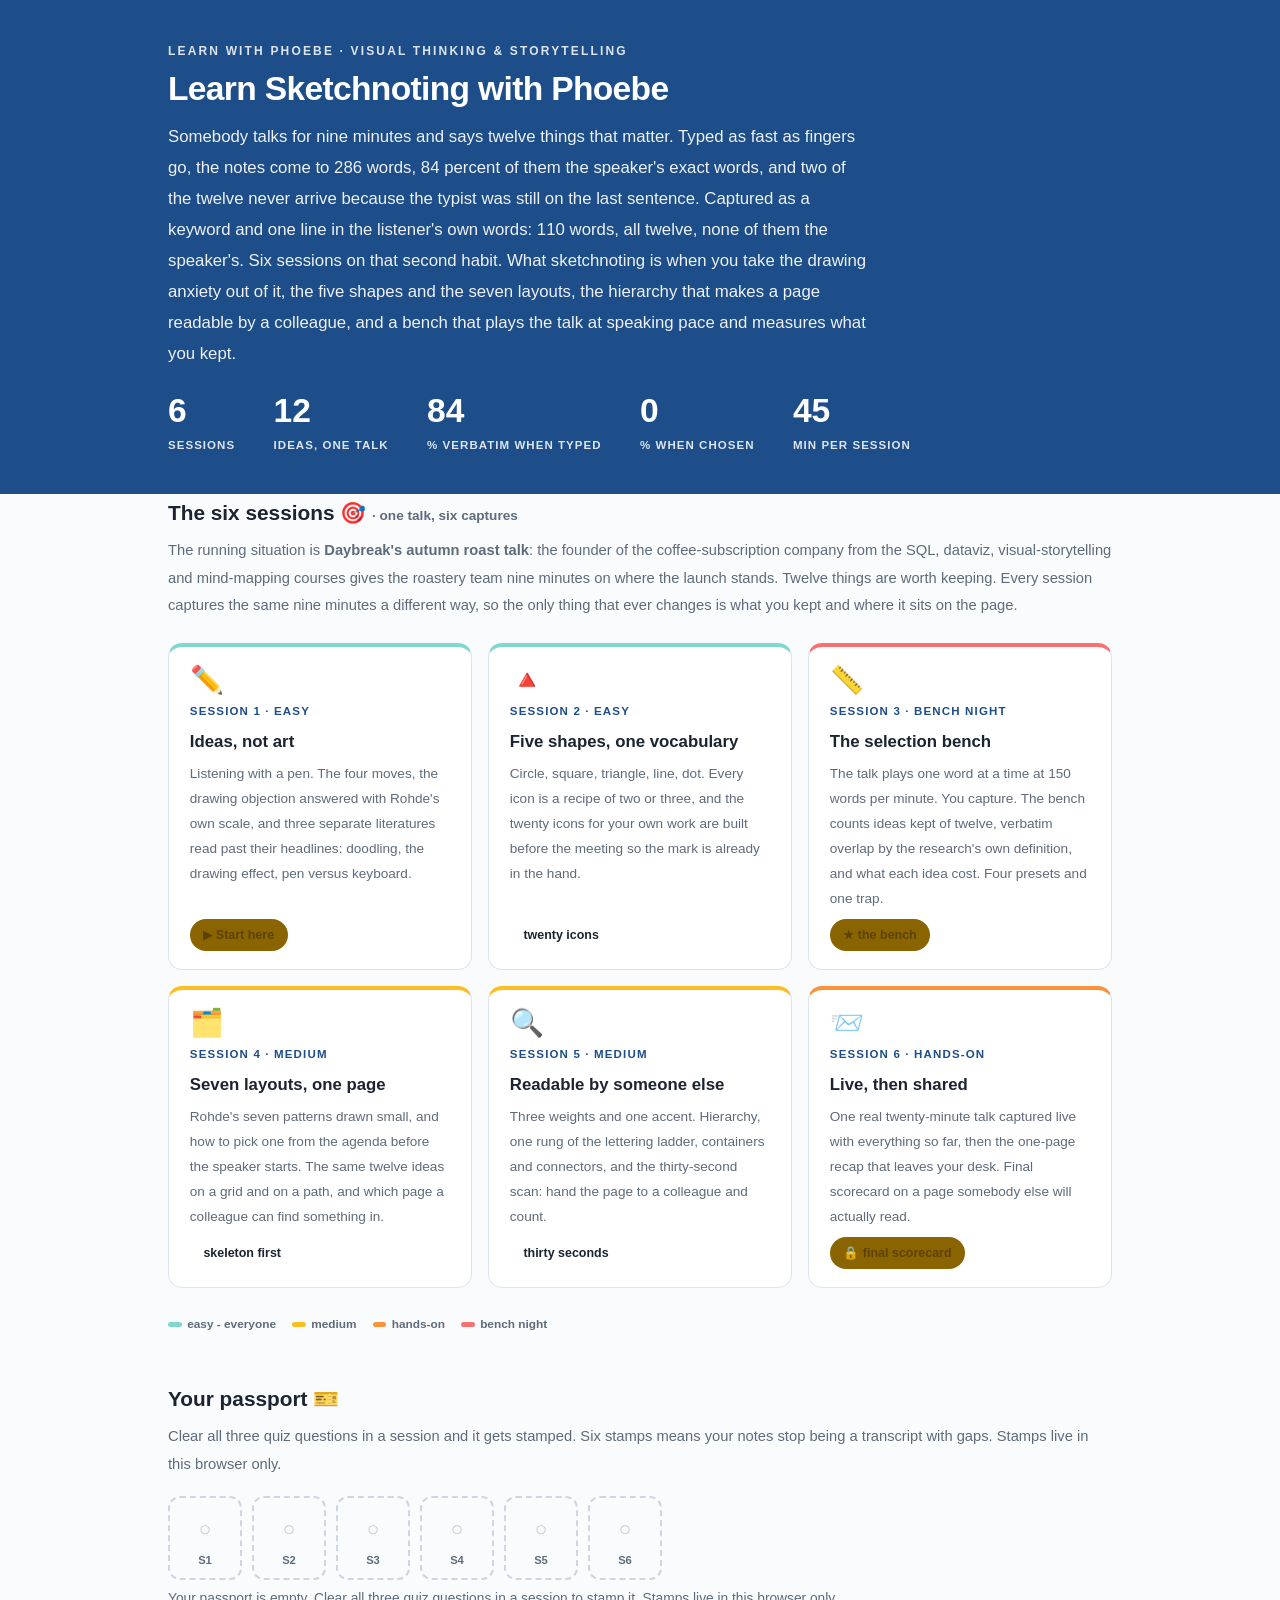
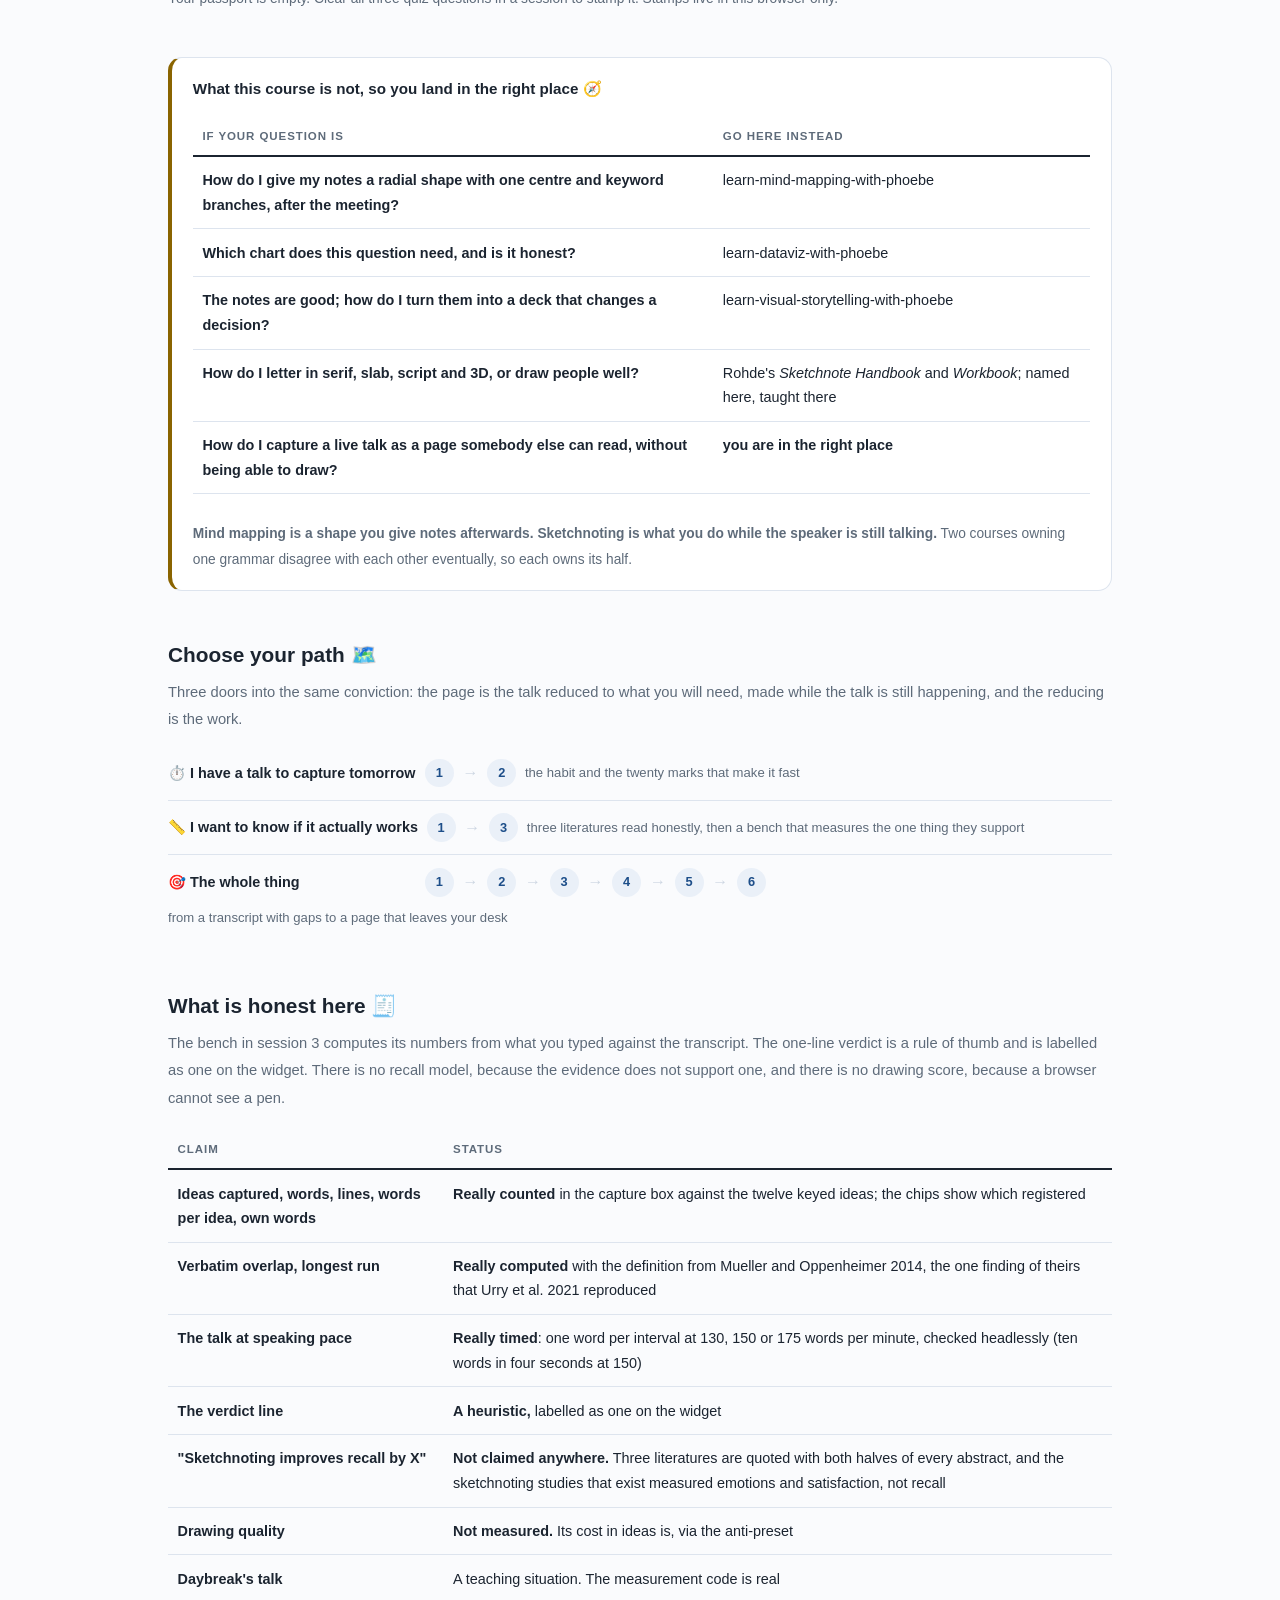
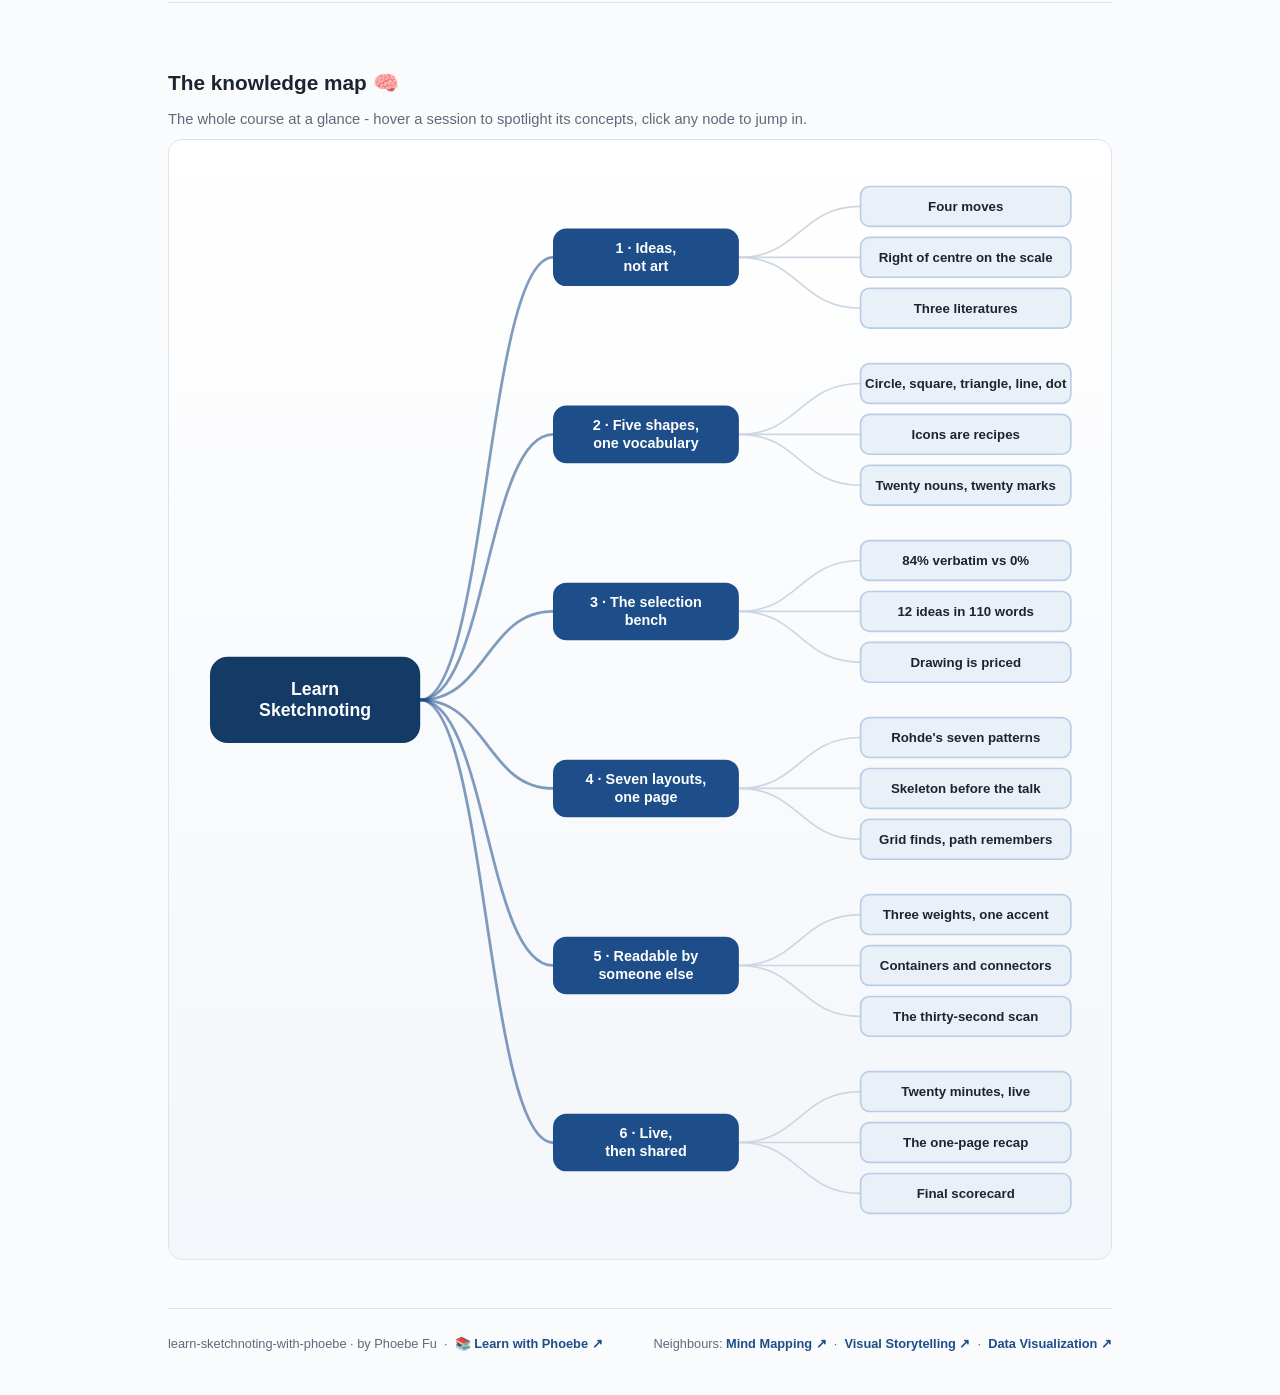
==== commit 143ead78: "Landing footer: drop the internal source-map path, link the sibling courses An audience-facing page " ====
--- a/index.html
+++ b/index.html
@@ -228,7 +228,7 @@
 
   <footer class="pagefoot">
     <span>learn-sketchnoting-with-phoebe · by Phoebe Fu &nbsp;·&nbsp; 📚 <a href="https://phoebefu6.github.io/learn-with-phoebe/">Learn with Phoebe ↗</a></span>
-    <span>Source map, every number and the bench's honest limits: <span class="mono">materials/official-course-map.md</span></span>
+    <span>Neighbours: <a href="https://phoebefu6.github.io/learn-mind-mapping-with-phoebe/">Mind Mapping ↗</a> &nbsp;·&nbsp; <a href="https://phoebefu6.github.io/learn-visual-storytelling-with-phoebe/">Visual Storytelling ↗</a> &nbsp;·&nbsp; <a href="https://phoebefu6.github.io/learn-dataviz-with-phoebe/">Data Visualization ↗</a></span>
   </footer>
 
 </main>
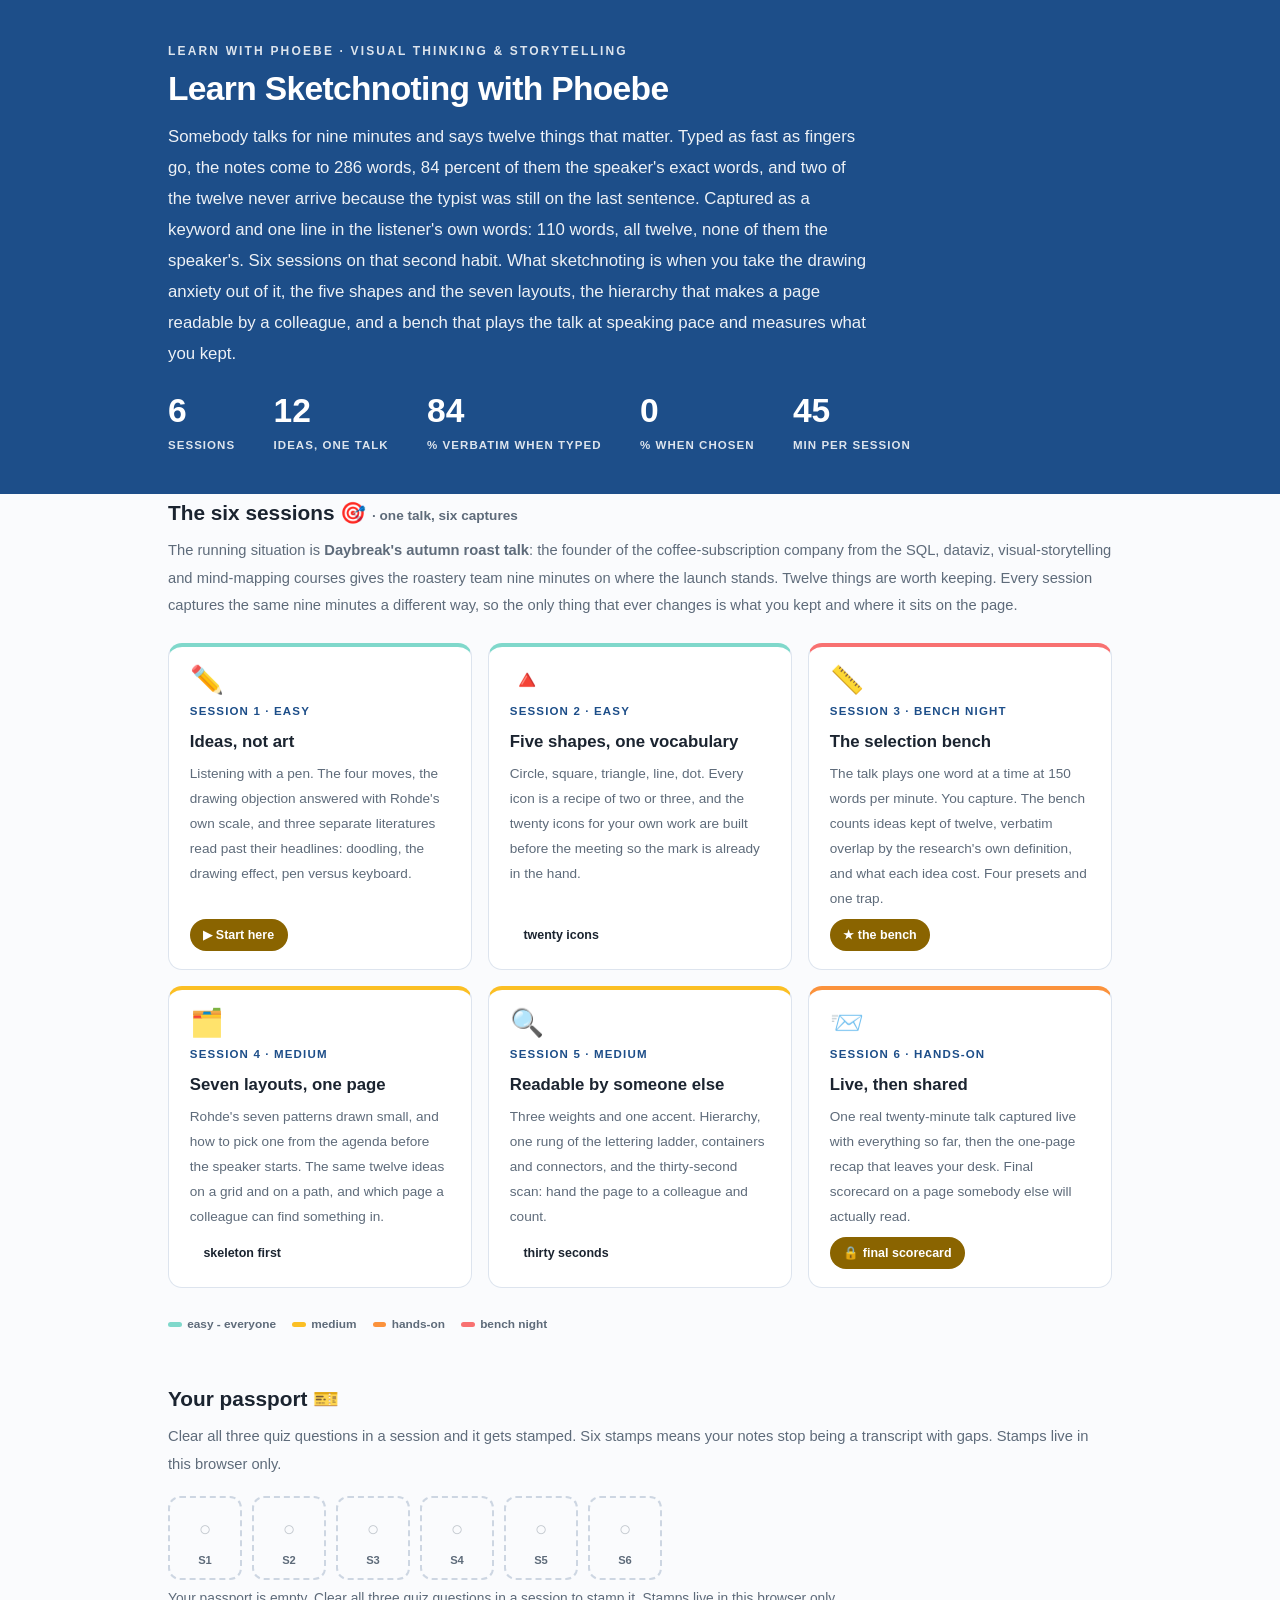
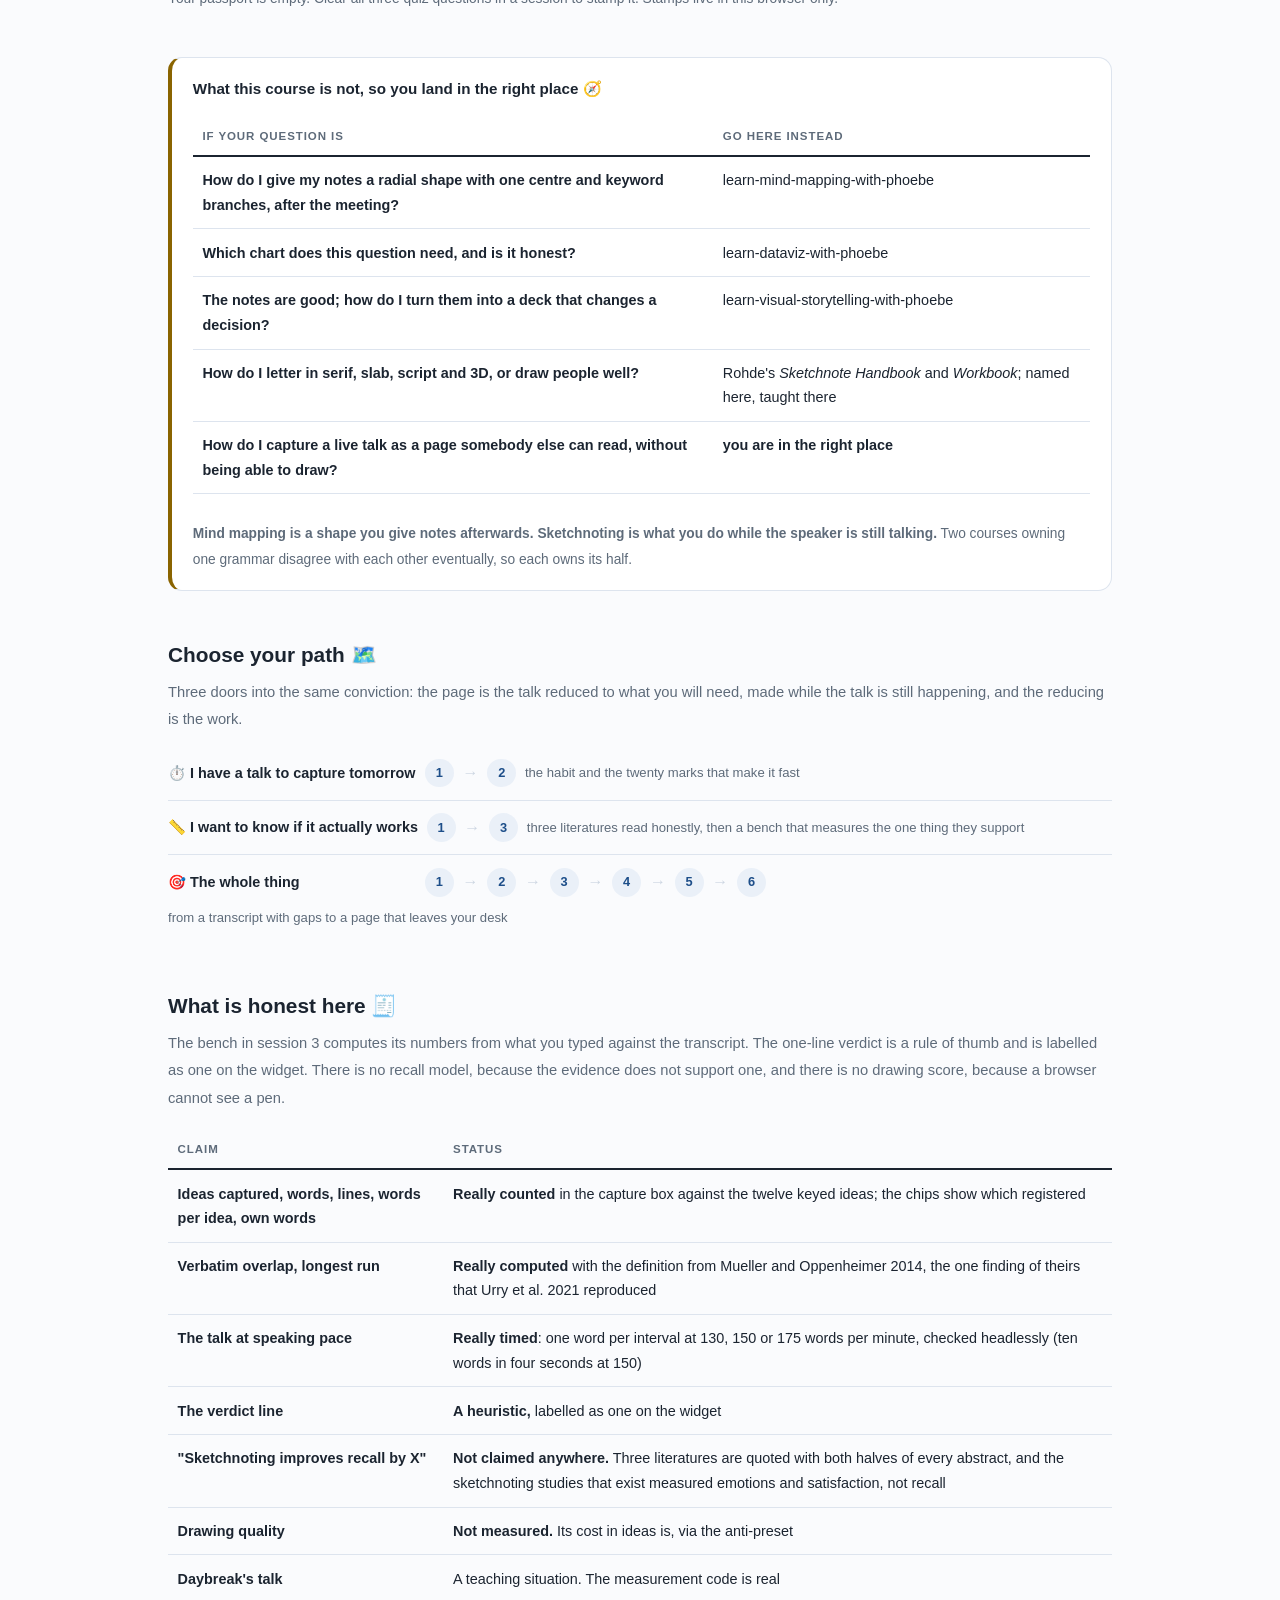
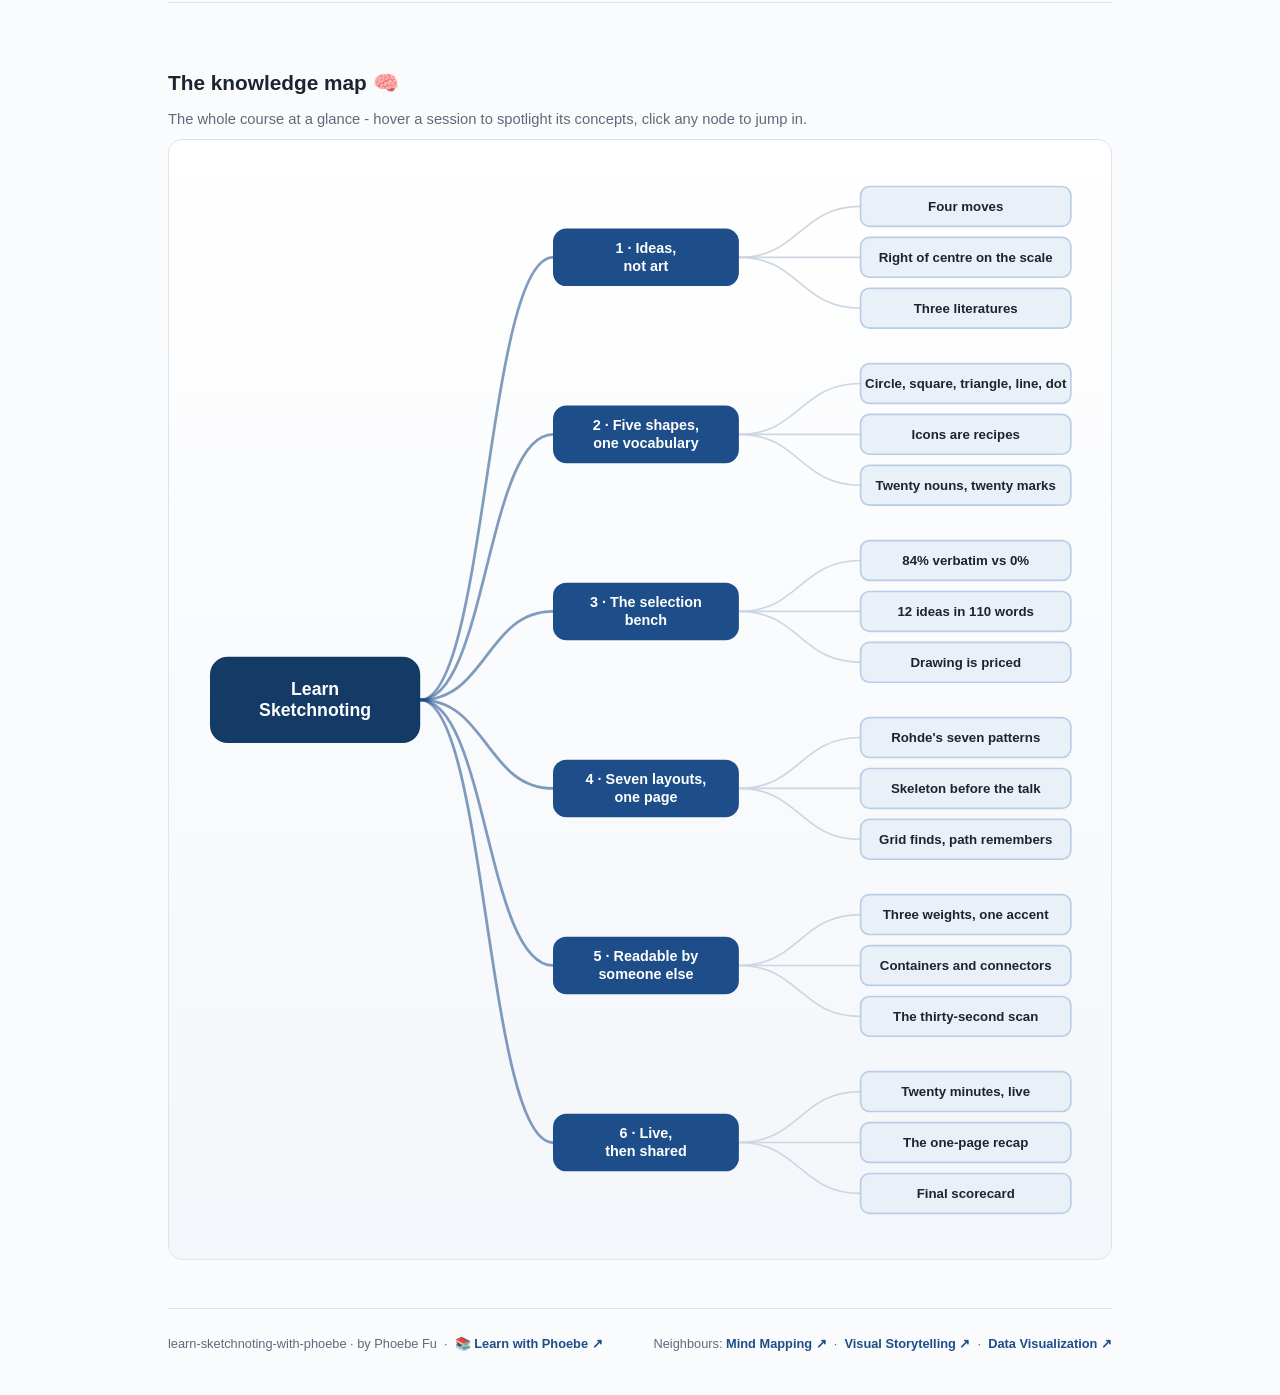
==== commit dfb87205: "Fix unreadable pills and labels: white text on the amber fill The "Real world" pill, build-along ste" ====
--- a/index.html
+++ b/index.html
@@ -19,7 +19,7 @@
 <meta name="twitter:image" content="https://phoebefu6.github.io/learn-sketchnoting-with-phoebe/assets/og-cover.png">
 <!-- social:end -->
 <title>Learn Sketchnoting with Phoebe</title>
-<link rel="stylesheet" href="assets/style.css?v=1">
+<link rel="stylesheet" href="assets/style.css?v=4">
 <style>
 
   .stats-row { display: flex; gap: 2.4rem; margin-top: 1.5rem; flex-wrap: wrap; }
--- a/assets/style.css
+++ b/assets/style.css
@@ -114,8 +114,9 @@
   border-bottom: 1px solid var(--hairline);
   padding: .55rem 0;
 }
-.toolbar .wrap { display: flex; align-items: center; gap: .6rem; }
-.toolbar .crumb { font-size: .8rem; color: var(--muted); font-weight: 600; margin-right: auto; }
+.toolbar .wrap { display: flex; align-items: center; gap: .5rem; flex-wrap: nowrap; }
+.toolbar .crumb { font-size: .8rem; color: var(--muted); font-weight: 600; margin-right: auto; min-width: 0; white-space: nowrap; overflow: hidden; text-overflow: ellipsis; }
+.toolbar .btn { white-space: nowrap; flex: none; padding: .38rem .8rem; font-size: .78rem; line-height: 1.2; }
 .toolbar .crumb a { color: var(--indigo); text-decoration: none; }
 .btn {
   border: 1px solid var(--hairline);
@@ -235,7 +236,7 @@
 .pill.solid { background: var(--indigo); color: #fff; }
 .pill.light { background: var(--indigo-50); color: var(--indigo); }
 .pill.inkpill { background: var(--ink); color: #fff; }
-.pill.amber, .pill.peach { background: var(--amber); color: var(--amber-ink); }
+.pill.amber, .pill.peach { background: var(--amber); color: #fff; }
 .pill.bare { color: var(--faint); }
 
 /* ---------- 4D grid ---------- */
@@ -293,7 +294,7 @@
   padding: .15rem .7rem;
 }
 .prompt-box.bad .label { background: var(--faint); color: var(--ink); }
-.prompt-box.good .label { background: var(--amber); color: var(--amber-ink); }
+.prompt-box.good .label { background: var(--amber); color: #fff; }
 .copy-btn {
   position: absolute;
   top: .7rem;
@@ -310,16 +311,20 @@
   transition: background .15s ease;
 }
 .copy-btn:hover { background: rgba(255,255,255,.22); }
-.copy-btn.copied { background: var(--amber); border-color: var(--amber); color: var(--amber-ink); }
+.copy-btn.copied { background: var(--amber); border-color: var(--amber); color: #fff; }
 
 /* ---------- demo steps ---------- */
 .steps { counter-reset: step; margin: .6rem 0 1rem; }
 .step {
-  display: flex;
-  gap: .9rem;
+  display: grid;
+  grid-template-columns: max-content minmax(0, 1fr);
+  column-gap: .9rem;
+  row-gap: .2rem;
   padding: .85rem 0;
   border-bottom: .5px solid var(--hairline);
 }
+.step > * { grid-column: 2; min-width: 0; }
+.step > .prompt-box { margin: .8rem 0 .4rem; }
 .step:last-child { border-bottom: none; }
 .step::before {
   counter-increment: step;
@@ -358,7 +363,7 @@
 .callout.example .ex-pill {
   display: inline-block;
   background: var(--amber);
-  color: var(--amber-ink);
+  color: #fff;
   border-radius: 999px;
   padding: .15rem .7rem;
   font-size: .68rem;
@@ -700,7 +705,7 @@
   font-family: inherit; transition: all .14s ease; white-space: nowrap;
 }
 .sql-btn:hover { background: rgba(255,255,255,.2); }
-.sql-btn.sql-run { background: var(--amber); color: var(--amber-ink); border-color: var(--amber); }
+.sql-btn.sql-run { background: var(--amber); color: #fff; border-color: var(--amber); }
 .sql-btn.sql-run:hover { filter: brightness(1.05); }
 .sql-label {
   display: block;
@@ -823,7 +828,10 @@
   /* 44px tap targets */
   details.card summary { min-height: 44px; }
   .qopt { min-height: 44px; display: flex; align-items: center; padding: .7rem .9rem; }
-  .toolbar .btn, .pagefoot a { min-height: 44px; display: inline-flex; align-items: center; }
+  .toolbar .btn, .pagefoot a { min-height: 44px; display: inline-flex; align-items: center; justify-content: center; }
+  .toolbar .crumb, .toolbar #zoom-toggle { display: none; }
+  .toolbar .btn { flex: 1 1 0; padding: .3rem .4rem; font-size: .72rem; }
+  table.clean { display: block; overflow-x: auto; -webkit-overflow-scrolling: touch; }
 }
 
 @media (max-width: 640px) {
@@ -951,7 +959,7 @@
   z-index: 2;
 }
 .hs-pin:hover { transform: translate(-50%, -50%) scale(1.18); }
-.hs-pin.on { background: var(--amber); color: var(--amber-ink); }
+.hs-pin.on { background: var(--amber); color: #fff; }
 .hs-pin::before {
   content: ""; position: absolute; inset: -7px; border-radius: 999px;
   border: 2px solid var(--indigo); opacity: 0;
@@ -1097,7 +1105,7 @@
   padding: 4px 11px; border-radius: 999px;
   background: rgba(255,255,255,.15);
 }
-.stakes-read .sk-delta.good { background: var(--amber); color: var(--amber-ink); }
+.stakes-read .sk-delta.good { background: var(--amber); color: #fff; }
 .stakes-read .sk-delta.bad { background: #FCA5A5; color: #7f1d1d; }
 
 /* --- 6. scorecard: halfway self-grade ------------------ */
@@ -1133,7 +1141,7 @@
   background: var(--indigo-50); color: var(--indigo-deep);
   border: 1px solid var(--indigo-soft); cursor: default;
 }
-.pp-pill.full { background: var(--amber); color: var(--amber-ink); border-color: var(--amber); }
+.pp-pill.full { background: var(--amber); color: #fff; border-color: var(--amber); }
 .pp-strip { display: flex; gap: 10px; flex-wrap: wrap; margin: 18px 0 6px; }
 .pp-stamp {
   display: flex; flex-direction: column; align-items: center; gap: 6px;
@@ -1160,7 +1168,7 @@
   display: inline-block; margin-bottom: 7px;
   font: 800 0.68rem Inter, sans-serif; letter-spacing: .07em;
   text-transform: uppercase; padding: 3px 10px; border-radius: 999px;
-  background: var(--amber); color: var(--amber-ink);
+  background: var(--amber); color: #fff;
 }
 
 /* --- mobile floor (desktop is the product) ------------- */
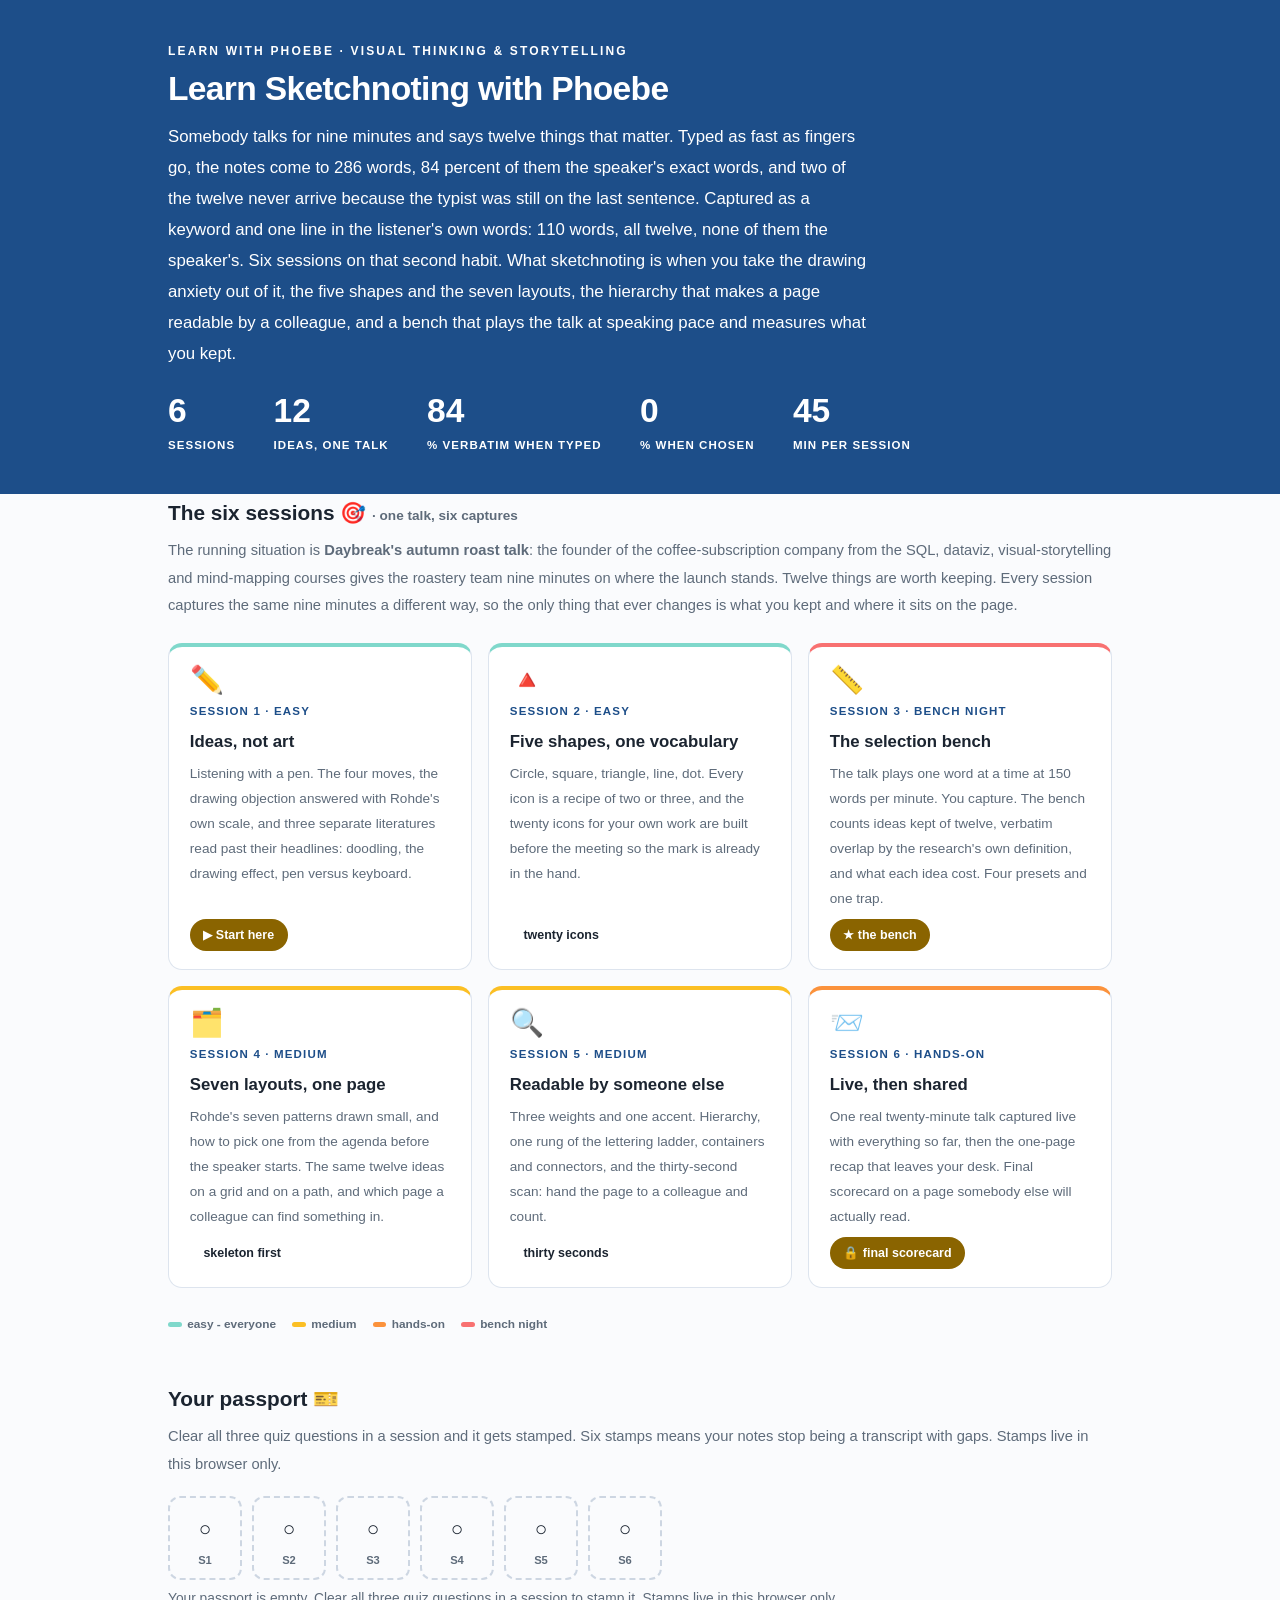
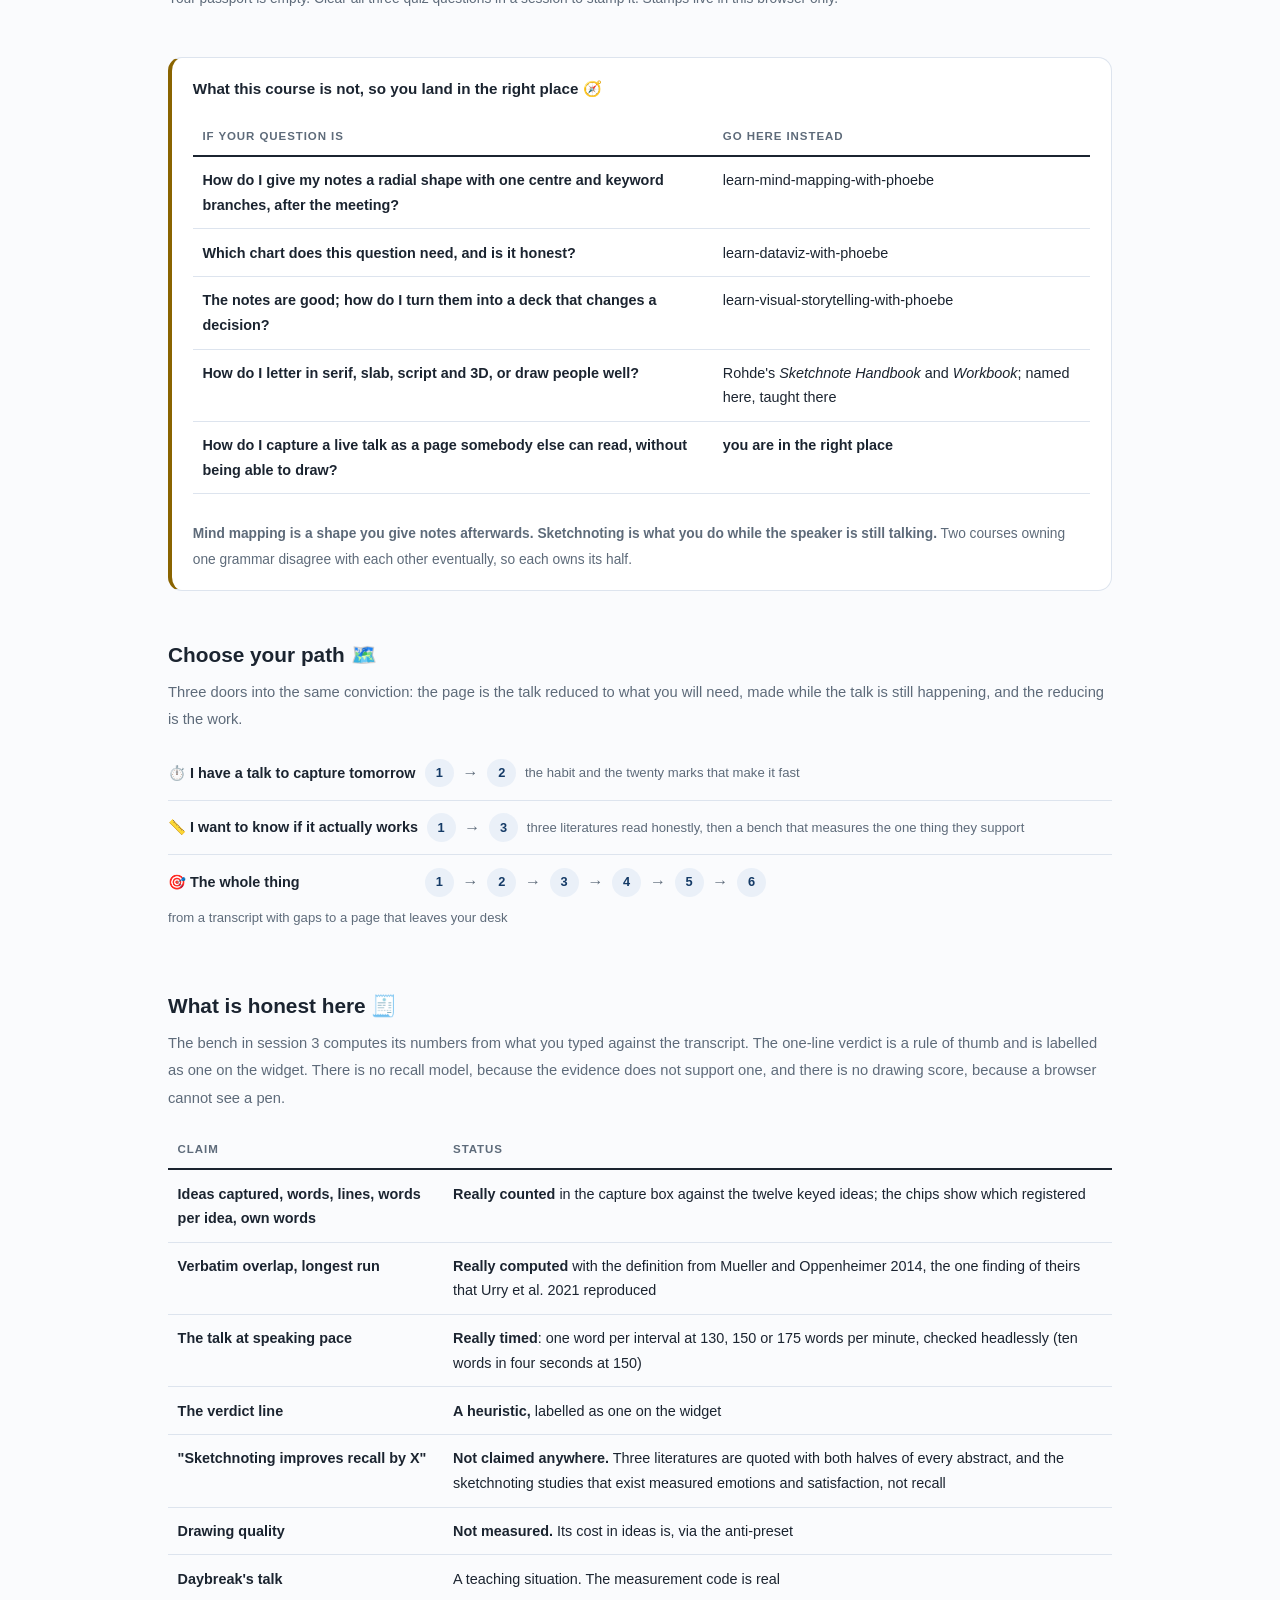
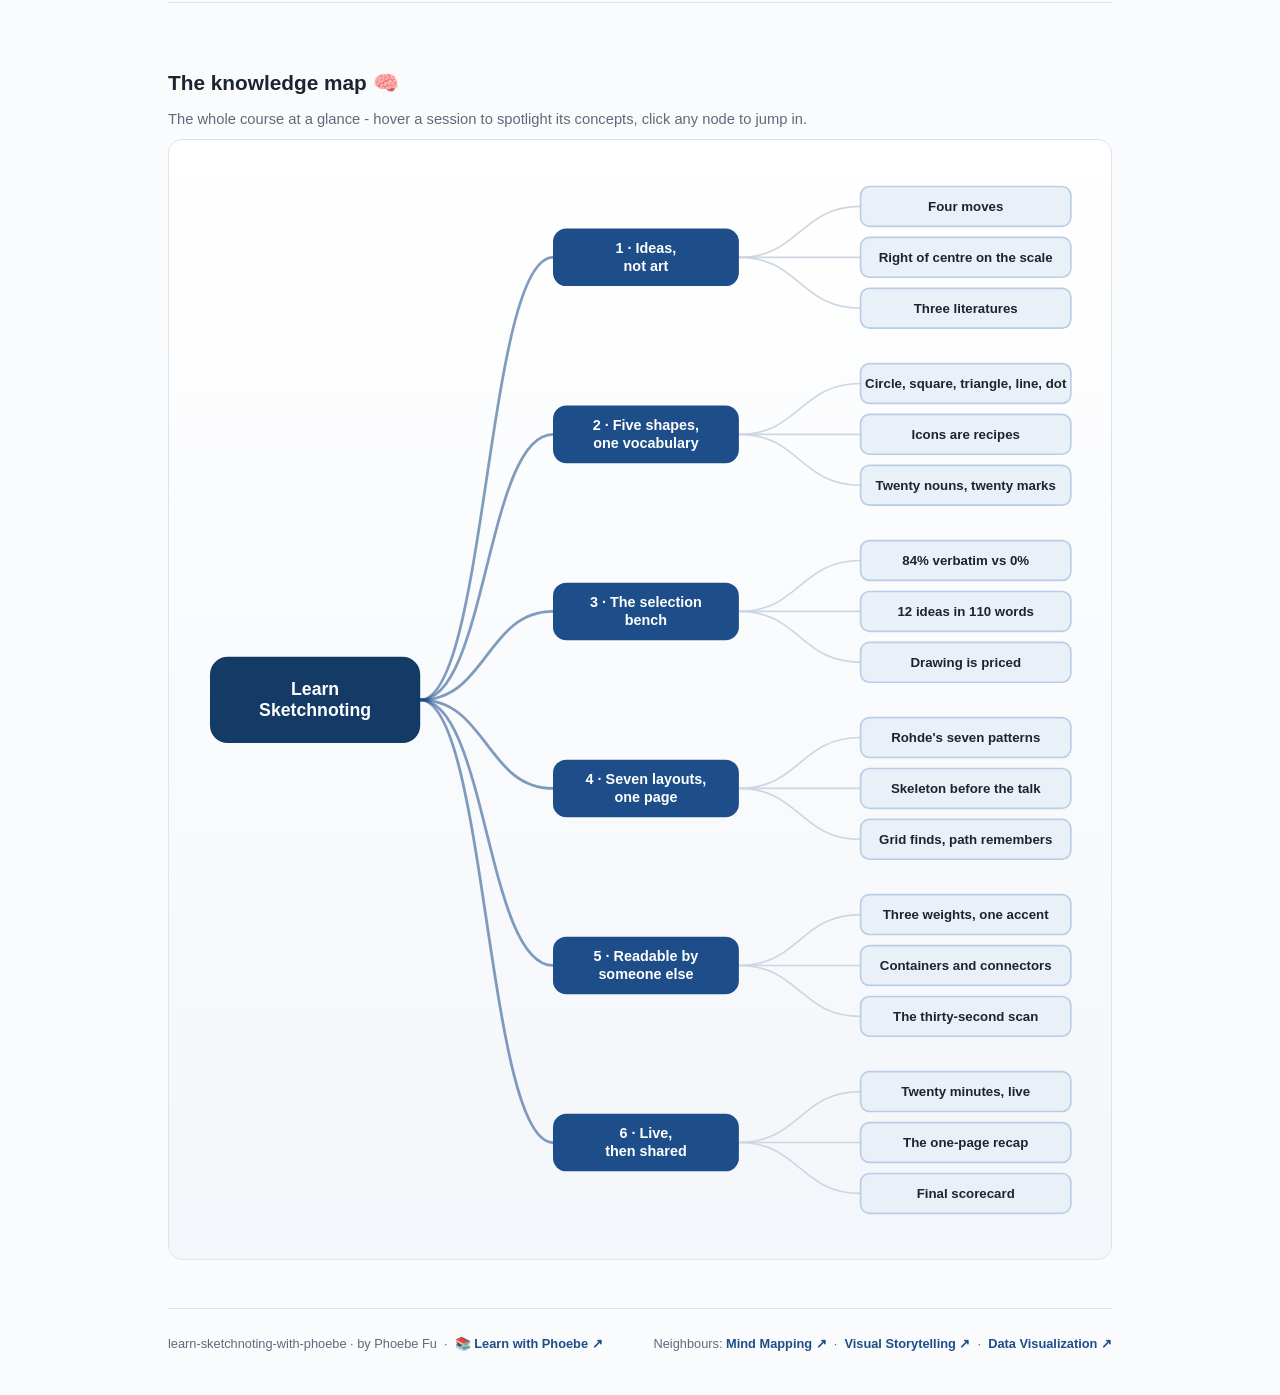
==== commit d8ed2e69: "Light surfaces everywhere: lightbox, cheat panel, code boxes; contrast and phone-width fixes Every d" ====
--- a/index.html
+++ b/index.html
@@ -19,12 +19,12 @@
 <meta name="twitter:image" content="https://phoebefu6.github.io/learn-sketchnoting-with-phoebe/assets/og-cover.png">
 <!-- social:end -->
 <title>Learn Sketchnoting with Phoebe</title>
-<link rel="stylesheet" href="assets/style.css?v=4">
+<link rel="stylesheet" href="assets/style.css?v=20">
 <style>
 
   .stats-row { display: flex; gap: 2.4rem; margin-top: 1.5rem; flex-wrap: wrap; }
   .stat b { display: block; font-size: 2.1rem; font-weight: 800; line-height: 1.05; font-variant-numeric: tabular-nums; }
-  .stat span { font-size: .72rem; opacity: .85; text-transform: uppercase; letter-spacing: .09em; font-weight: 600; }
+  .stat span { font-size: .72rem; opacity: 1; text-transform: uppercase; letter-spacing: .09em; font-weight: 600; }
 
   .course-grid { display: grid; grid-template-columns: repeat(auto-fit, minmax(17rem, 1fr)); gap: 1rem; margin-top: 1.5rem; }
   .course-card {
@@ -57,9 +57,9 @@
   .path { display: flex; gap: .55rem; align-items: center; padding: .75rem 0; border-bottom: .5px solid var(--hairline); flex-wrap: wrap; }
   .path:last-child { border-bottom: none; }
   .path b { min-width: 15.5rem; font-size: .9rem; }
-  .path .pstep { background: var(--indigo-50); color: var(--indigo); border-radius: 999px; padding: .16rem .68rem; font-weight: 700; font-size: .8rem; text-decoration: none; transition: all .12s ease; }
+  .path .pstep { background: var(--indigo-50); color: var(--indigo-deep); border-radius: 999px; padding: .16rem .68rem; font-weight: 700; font-size: .8rem; text-decoration: none; transition: all .12s ease; }
   .path .pstep:hover { background: var(--indigo); color: #fff; }
-  .path .parr { color: var(--faint); font-weight: 700; }
+  .path .parr { color: var(--muted); font-weight: 700; }
 
   .mm-section { margin-top: 1.6rem; }
   .mm-section h2 { font-size: 1.3rem; font-weight: 800; margin-bottom: .2rem; }
@@ -272,6 +272,6 @@
 };
 </script>
 <script src="assets/mindmap.js?v=1"></script>
-<script src="assets/app.js?v=1"></script>
+<script src="assets/app.js?v=20"></script>
 </body>
 </html>
--- a/assets/style.css
+++ b/assets/style.css
@@ -17,8 +17,8 @@
   --amber-ink: #5C4300;
   --amber-50: #FBF3DC;
   --paper: #FAFBFD;
-  --code-bg: #111A26;
-  --code-ink: #DDE4EE;
+  --code-bg: #EAF0F8;
+  --code-ink: #1B2430;
   --radius: 14px;
 }
 
@@ -48,7 +48,7 @@
   font-size: .75rem;
   letter-spacing: .18em;
   text-transform: uppercase;
-  opacity: .85;
+  opacity: 1;
   font-weight: 600;
 }
 .masthead h1 {
@@ -59,7 +59,7 @@
   letter-spacing: -.02em;
 }
 .masthead h1 .accent { color: inherit; }
-.masthead .sub { font-size: 1.05rem; opacity: .92; max-width: 44rem; }
+.masthead .sub { font-size: 1.05rem; opacity: 1; max-width: 44rem; }
 
 .chip-row { display: flex; flex-wrap: wrap; gap: .5rem; margin-top: 1.1rem; }
 .chip {
@@ -73,7 +73,7 @@
   white-space: nowrap;
 }
 .chip.level { background: #fff; color: var(--indigo); }
-.chip.audience { background: rgba(255,255,255,.16); color: #fff; border: 1px solid rgba(255,255,255,.35); }
+.chip.audience { background: rgba(255,255,255,.08); color: #fff; border: 1px solid rgba(255,255,255,.35); }
 .chip.time { background: var(--ink); color: #fff; font-variant-numeric: tabular-nums; }
 
 
@@ -237,7 +237,7 @@
 .pill.light { background: var(--indigo-50); color: var(--indigo); }
 .pill.inkpill { background: var(--ink); color: #fff; }
 .pill.amber, .pill.peach { background: var(--amber); color: #fff; }
-.pill.bare { color: var(--faint); }
+.pill.bare { color: var(--muted); }
 
 /* ---------- 4D grid ---------- */
 .grid-2 { display: grid; grid-template-columns: repeat(auto-fit, minmax(15rem, 1fr)); gap: .8rem; margin: .5rem 0 1rem; }
@@ -266,10 +266,11 @@
 table.clean td:first-child { font-weight: 600; }
 
 /* ---------- prompt boxes ---------- */
-.prompt-box {
+.prompt-box{
   position: relative;
-  background: var(--code-bg);
-  color: var(--code-ink);
+  background: #EAF0F8;
+  border: 1px solid #DDE4EE;
+  color: #1B2430;
   border-radius: var(--radius);
   padding: 1.1rem 1.2rem;
   margin: 1rem 0 1.2rem;
@@ -279,12 +280,12 @@
   white-space: pre-wrap;
   word-break: break-word;
 }
-.prompt-box .label {
+.prompt-box .label{
   position: absolute;
   top: -0.7rem;
   left: 1rem;
-  background: var(--indigo);
-  color: #fff;
+  background: #1D4E89;
+  color: #FFFFFF;
   font-family: "Inter", -apple-system, sans-serif;
   font-size: .68rem;
   font-weight: 700;
@@ -295,13 +296,13 @@
 }
 .prompt-box.bad .label { background: var(--faint); color: var(--ink); }
 .prompt-box.good .label { background: var(--amber); color: #fff; }
-.copy-btn {
+.copy-btn{
   position: absolute;
   top: .7rem;
   right: .7rem;
-  background: rgba(255,255,255,.1);
-  border: 1px solid rgba(255,255,255,.25);
-  color: #fff;
+  background: #FFFFFF;
+  border: 1px solid #DDE4EE;
+  color: #1B2430;
   border-radius: 999px;
   padding: .25rem .8rem;
   font-size: .72rem;
@@ -310,7 +311,7 @@
   font-family: "Inter", -apple-system, sans-serif;
   transition: background .15s ease;
 }
-.copy-btn:hover { background: rgba(255,255,255,.22); }
+.copy-btn:hover { background: #DDE4EE; }
 .copy-btn.copied { background: var(--amber); border-color: var(--amber); color: #fff; }
 
 /* ---------- demo steps ---------- */
@@ -400,11 +401,11 @@
   gap: .4rem;
 }
 
-.lightbox {
+.lightbox{
   position: fixed;
   inset: 0;
   z-index: 100;
-  background: rgba(27,36,48,.9);
+  background: rgba(250,251,253,.97);
   display: none;
   align-items: center;
   justify-content: center;
@@ -412,8 +413,10 @@
   cursor: zoom-out;
 }
 .lightbox.open { display: flex; }
-.lightbox .inner {
+.lightbox .inner{
   background: #fff;
+  border: 1px solid #DDE4EE;
+  box-shadow: 0 10px 40px rgba(27,36,48,.14);
   border-radius: var(--radius);
   padding: 2rem;
   max-width: 94vw;
@@ -421,13 +424,12 @@
   overflow: auto;
 }
 .lightbox .inner svg, .lightbox .inner img { width: min(88vw, 70rem); height: auto; }
-.lightbox .close-hint {
+.lightbox .close-hint{
   position: fixed;
   top: 1rem; right: 1.4rem;
-  color: #fff;
+  color: #1B2430;
   font-size: .8rem;
   font-weight: 600;
-  opacity: .8;
 }
 
 /* ---------- courses covered ---------- */
@@ -446,19 +448,20 @@
 .covered-row .note { margin-left: auto; color: var(--muted); font-size: .78rem; text-align: right; }
 
 /* ---------- cheat sheet footer ---------- */
-.cheat {
-  background: var(--ink);
-  color: #fff;
+.cheat{
+  background: #EAF0F8;
+  border: 1px solid #DDE4EE;
+  color: #1B2430;
   border-radius: var(--radius);
   padding: 1.6rem 1.6rem 1.3rem;
   margin-top: 3rem;
 }
 .cheat h3 { font-size: 1.1rem; margin-bottom: 1rem; }
-.cheat h3 span { color: var(--indigo-soft); }
+.cheat h3 span { color: #1D4E89; }
 .cheat .grid-2 { gap: 1rem; }
 .cheat .cheat-item { border-left: 3px solid var(--indigo-mid); padding-left: .8rem; }
-.cheat .cheat-item b { display: block; font-size: .85rem; color: var(--indigo-soft); }
-.cheat .cheat-item span { font-size: .82rem; opacity: .85; }
+.cheat .cheat-item b { display: block; font-size: .85rem; color: #143A66; }
+.cheat .cheat-item span { font-size: .82rem; color: #5E6B7A; }
 
 footer.pagefoot {
   border-top: 1px solid var(--hairline);
@@ -553,7 +556,7 @@
   margin-top: 1.1rem;
   flex-wrap: wrap;
 }
-.journey .jlabel { font-size: .7rem; font-weight: 700; text-transform: uppercase; letter-spacing: .09em; opacity: .8; margin-right: .3rem; }
+.journey .jlabel { font-size: .7rem; font-weight: 700; text-transform: uppercase; letter-spacing: .09em; opacity: 1; margin-right: .3rem; }
 .journey a {
   width: 1.7rem; height: 1.7rem;
   border-radius: 999px;
@@ -1151,7 +1154,7 @@
   transition: all .18s ease;
 }
 .pp-stamp:hover { border-color: var(--indigo-soft); }
-.pp-stamp i { font-size: 1.3rem; font-style: normal; opacity: .35; }
+.pp-stamp i { font-size: 1.3rem; font-style: normal; opacity: 1; }
 .pp-stamp b { font: 800 0.7rem Inter, sans-serif; }
 .pp-stamp.got {
   border-style: solid; border-color: var(--indigo);
@@ -1273,3 +1276,28 @@
   border: 1px solid var(--hairline); border-radius: 999px; padding: 4px 10px;
 }
 .sn-chip.is-on { color: var(--indigo-deep); background: var(--indigo-50); border-color: var(--indigo-soft); }
+
+/* layout-patch-3: phone-width overflow (2026-10-10) */
+.sql-bar { flex-wrap: wrap; }
+@media (max-width: 480px) {
+  .covered-row { flex-wrap: wrap; }
+  .covered-row .note { margin-left: 0; text-align: left; flex-basis: 100%; }
+  details.card summary { flex-wrap: wrap; }
+  details.card summary .mini { white-space: normal; }
+  .wk, .sqlbox, .prompt-box, pre { max-width: 100%; overflow-x: auto; }
+  .mono, code, strong, .note { overflow-wrap: anywhere; }
+  select, input[type=range], label { max-width: 100%; }
+  canvas, svg, img { max-width: 100%; height: auto; }
+  .tree-kids, .tree-node-wrap, .tree-node, .rb-night, .al-row, .gd-field, .tl-row, .sl-row { max-width: 100%; overflow-x: auto; }
+  .tl-cols, .sl-cols, .bb-cols, .ev-cols, [class$="-cols"] { grid-template-columns: 1fr !important; display: grid; }
+  .tl-cols > *, .sl-cols > *, [class$="-cols"] > * { min-width: 0; max-width: 100%; }
+  .mono { white-space: normal; }
+  .er-w, .bb-lab, .tl-lev, .sl-lev { max-width: 100%; white-space: normal; }
+}
+/* contrast-patch-2b */
+.cheat a { color: var(--indigo-deep, var(--ink)); }
+.chip.audience { background: transparent; border-color: rgba(255,255,255,.55); }
+.masthead a, .masthead .sub a { color: #fff; text-decoration: underline; text-underline-offset: 2px; }
+.prompt-box b, .prompt-box strong { color: var(--indigo-deep, var(--ink)); }
+.prompt-box span, .prompt-box em, .prompt-box i { color: inherit; }
+.pp-stamp i { color: var(--ink); }
